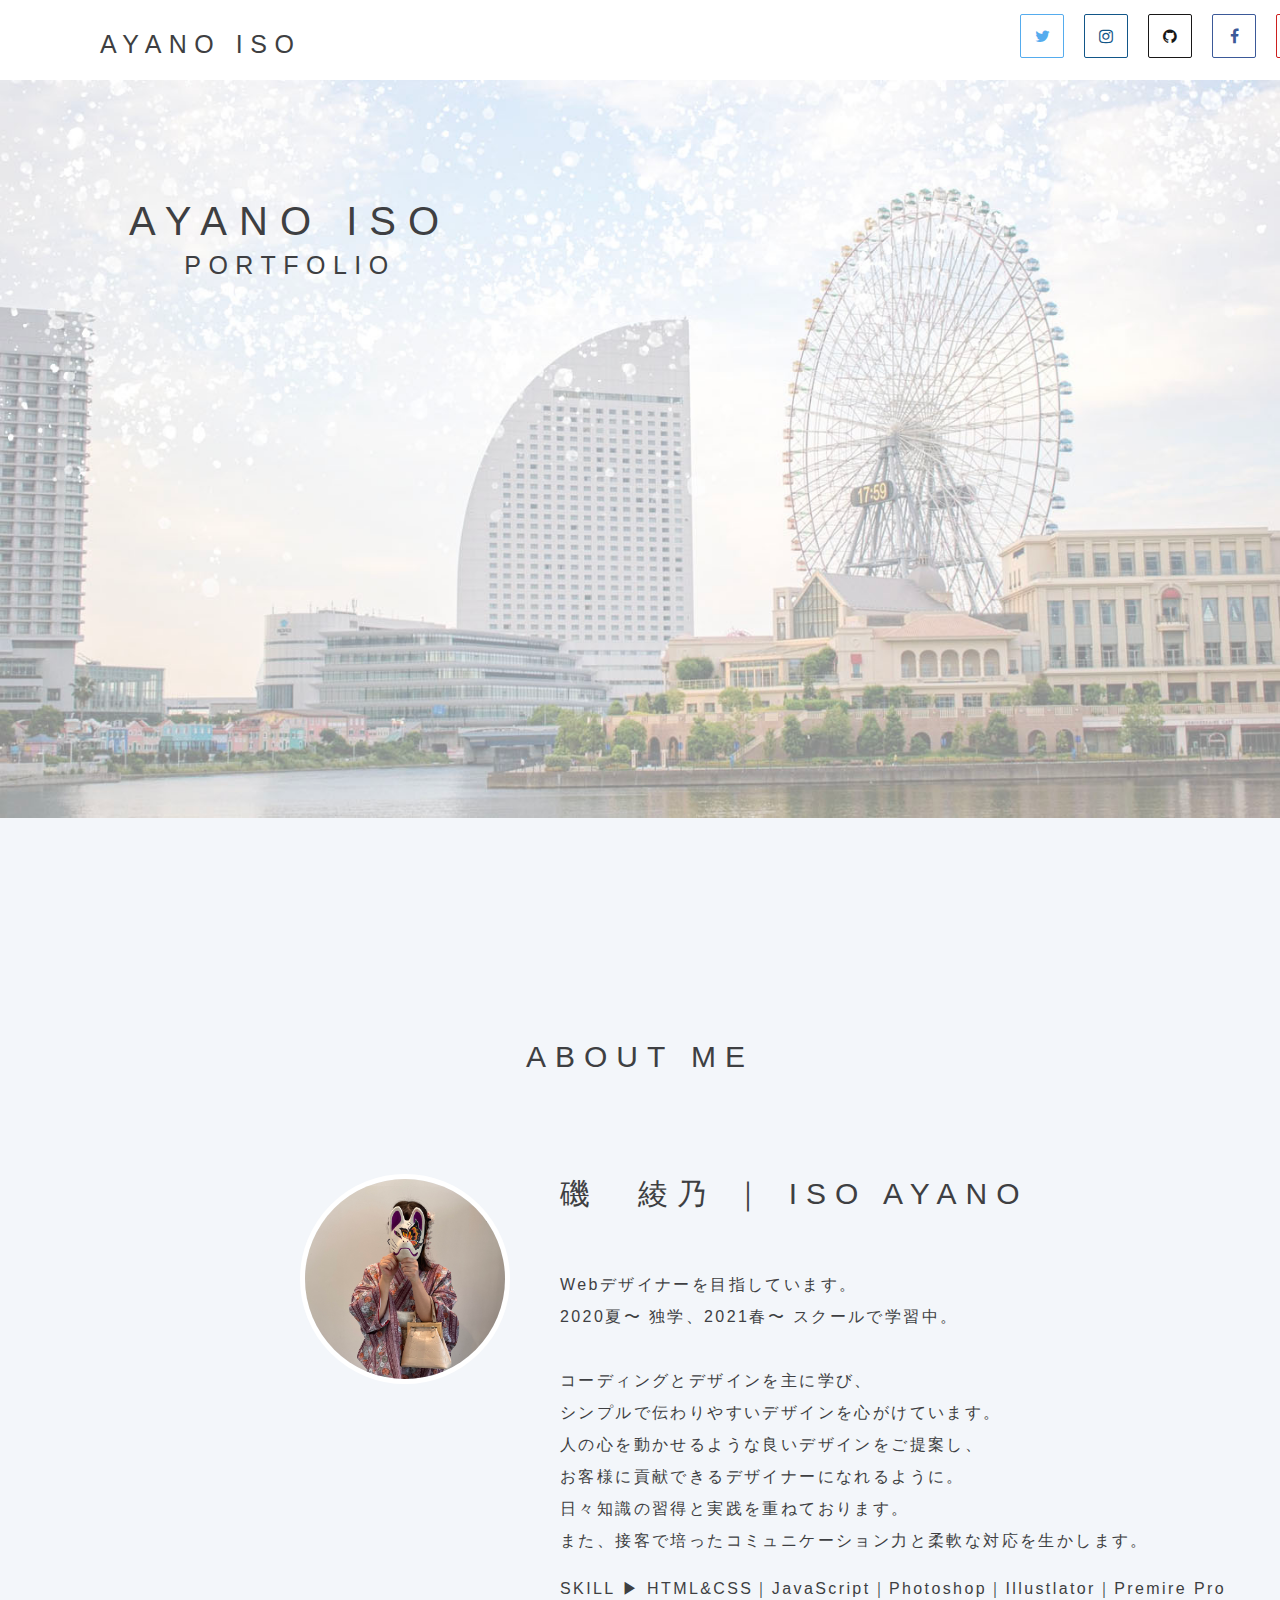
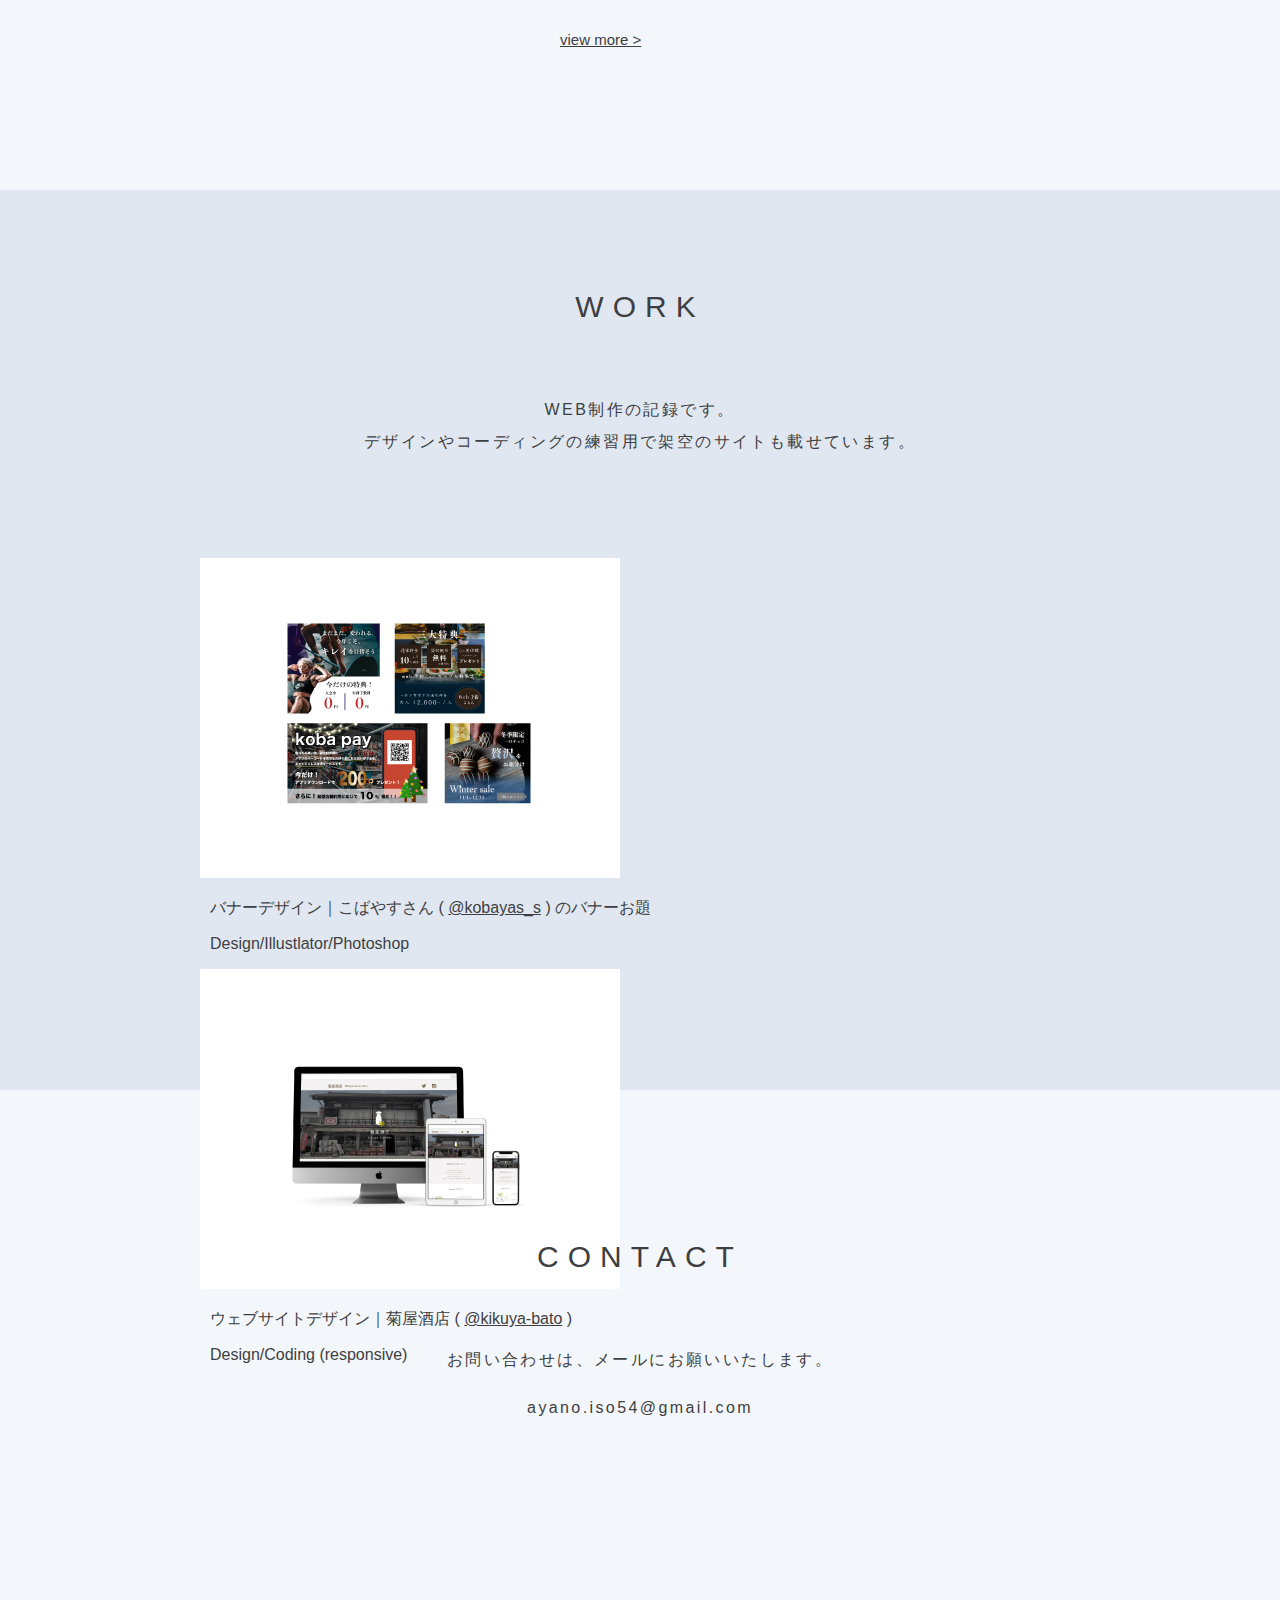
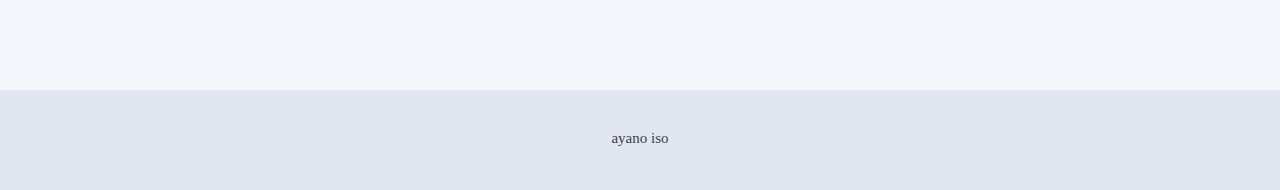
==== index.html @ 3d69ca3a "[fix] prfinfo" ====
<!DOCTYPE html>
<html lang="ja" dir="ltr">

<head>
  <meta charset="utf-8">
  <meta name="viewport" content="width=device-width, initial-scale=1.0">
  <title>AYANO ISO | PORTFOLIO</title>
  <meta name="description" content="my profile">
  <link rel="stylesheet" href="css/style.css" media="screen">
  <link rel="stylesheet" href="https://maxcdn.bootstrapcdn.com/font-awesome/4.5.0/css/font-awesome.min.css">
</head>

<body>
  <header>
    <div class="title">
      <h1>AYANO ISO</h1>
      <p>PORTFOLIO</p>
    </div>
    <div class="snsLink">
      <ul class="follow-me">
        <li><a href="https://twitter.com/ninjintaberuka" target="_blank"></a></li>
        <li><a href="https://www.instagram.com/ayn54i/" target="_blank"></a></li>
        <li><a href="https://github.com/ayn54i" target="_blank"></a></li>
        <li><a href="https://ja-jp.facebook.com/people/Ayano-Iso/100008711731025/" target="_blank"></a></li>
        <li><a href="https://www.youtube.com/channel/UC7W_KrYz9NVBqTiC4AvTeBA" target="_blank"></a></li>
      </ul>
    </div>
  </header>

  <main>

    <section class="mainVisual">
      <img src="img/ykhm0.jpg" width="100%" alt="">
      <h1>AYANO ISO</h1>
      <p>PORTFOLIO</p>
    </section>

    <section class="aboutMe">
      <div class="secTitle">
        <h1>ABOUT ME</h1>
      </div>
      <div class="profile">
        <div class="prfImg">
          <img src="img/IMG_4396.jpeg" width="200"  alt="プロフィール写真">
        </div>
        <div class="prfInfo">
          <h1>磯　綾乃 ｜ ISO AYANO</h1>
          <br>
          <p>Webデザイナーを目指しています。 <br>
          2020夏〜 独学、2021春〜 スクールで学習中。 <br>
          <br>
          コーディングとデザインを主に学び、 <br>
          シンプルで伝わりやすいデザインを心がけています。  <br>
          人の心を動かせるような良いデザインをご提案し、 <br>
          お客様に貢献できるデザイナーになれるように。<br>
          日々知識の習得と実践を重ねております。 <br>
          また、接客で培ったコミュニケーション力と柔軟な対応を生かします。<br>
          </p>
          <P>SKILL ▶︎ HTML&CSS｜JavaScript｜Photoshop｜Illustlator｜Premire Pro</P>
          <a href="info/index.html" target="_blank">view more ></a>
        </div>
      </div>
    </section>

    <section class="portFolio">
      <div class="secTitle">
        <h1>WORK</h1>
        <p>WEB制作の記録です。 <br>
          デザインやコーディングの練習用で架空のサイトも載せています。<br>
        </p>
      </div>
      <div class="pfImg">
        <div class="bnDesign">
          <a href="banner-pf/index.html" target="_blank"><img src="img/banner-pf.jpg" height="300" alt=""></a>
          <p>バナーデザイン｜こばやすさん  ( <a href="https://twitter.com/kobayas_s"><span><u>@kobayas_s</u></span></a> ) のバナーお題</p>
          <p>Design/Illustlator/Photoshop</p>
        </div>
        <div class="webKikuya">
          <a href="website-pf/index.html" target="_blank"><img src="img/kky-web-pf.jpg" height="300" alt=""></a>
          <p>ウェブサイトデザイン｜菊屋酒店  ( <a href="https://kikuya-bato.netlify.app/top/"><span><u>@kikuya-bato</u></span></a> ) </p>
          <p>Design/Coding (responsive)</p>
        </div>
      </div>
    </section>

    <section class="contactForm">
      <div class="secTitle">
        <h1>CONTACT</h1>
        <p>お問い合わせは、メールにお願いいたします。</p>
        <p>ayano.iso54@gmail.com</p>
      </div>
    </section>



  </main>

</body>

<footer>
  <p>ayano iso</p>
</footer>

</html>
---- css/style.css ----
/* 全体 */
html {
  margin: 0;
  height: 100%;
  width: 100%;
  overflow-x: hidden;
}
body {
  margin: 0;
  height: 100%;
  background-color: #F3F6FA;
}

/* セクション */
section {
  margin-bottom: 50px;
}
.secTitle {
  text-align: center;
  position: relative;
  top: 100px;
  margin-top: 30px;
  margin-bottom: 50px;
}
.secTitle h1{
  font-family: 'Avenir',sans-serif;
  font-weight: normal;
  font-size: 30px;
  letter-spacing: 0.3em;
  color: #3E3F42;
  text-align:  center;
}
.secTitle p {
  font-family: 'ヒラギノ明朝 ProN','Hiragino Mincho ProN',sans-serif;
  letter-spacing: 0.15em;
  line-height: 2.0em;
  position: relative;
  top: 50px;
  color: #3E3F42;
}

/* ヘッダー */
header {
  margin: 0;
  height: 80px;
  background-color: #fff;
}
header h1{
  margin: 0;
  position: relative;
  top: 30px;
  left: 100px;
  font-size: 25px;
  letter-spacing: 0.3em;
  font-family: 'Avenir',sans-serif;
  font-weight: normal;
  color: #3E3F42;
}
header p {
  display: none;
}

/* SNSリンク */
.snsLink {
  position:  relative;
  left: 1000px;
  bottom: 25px;
}
.follow-me {
  list-style: none;
  margin: 10px;
  overflow: hidden;
  padding: 0;
}
.follow-me li {
  float: left;
  margin-left: 10px;
  margin-right: 10px;
  padding: 0;
}
.follow-me li a::before {
  background-color: #fff;
  border-style: solid;
  border-width: 1px;
  -webkit-border-radius: 2px;
  border-radius: 2px;
  color: #fff;
  display: inline-block;
  font-family: FontAwesome;
  font-size: 16px;
  height: 42px; /* Button height */
  line-height: 42px; /* Button height */
  -webkit-transition: all .3s ease;
  transition: all .3s ease;
  text-align: center;
  width: 42px; /* Button width */
}
.follow-me li a[href*="facebook.com"]::before {
  border-color: #3b5998;
  color: #3b5998;
  content: "\f09a";
}
.follow-me li a[href*="github.com"]::before {
  border-color: #181717;
  color: #181717;
  content: "\f09b";
}
.follow-me li a[href*="instagram.com"]::before {
  border-color: #125688;
  color: #125688;
  content: "\f16d";
}
.follow-me li a[href*="twitter.com"]::before {
  border-color: #55acee;
  color: #55acee;
  content: "\f099";
}
.follow-me li a[href*="youtube.com"]::before {
  border-color: #cd201f;
  color: #cd201f;
  content: "\f16a";
}
.follow-me li a[href*="facebook.com"]:hover::before {
  background-color: #3b5998;
  color: #fff;
}
.follow-me li a[href*="github.com"]:hover::before {
  background-color: #181717;
  color: #fff;
}
.follow-me li a[href*="instagram.com"]:hover::before {
  background-color: #125688;
  color: #fff;
}
.follow-me li a[href*="twitter.com"]:hover::before {
  background-color: #55acee;
  color: #fff;
}
.follow-me li a[href*="youtube.com"]:hover::before {
  background-color: #cd201f;
  color: #fff;
}

/* メインヴィジュアル*/
.mainVisual {
  margin-bottom: 0;
  text-align: center;
  height: 830px;
}
.mainVisual h1 {
  font-family: 'Avenir',sans-serif;
  position: relative;
  bottom: 650px;
  right: 350px;
  font-size: 40px;
  letter-spacing: 0.3em;
  font-weight: normal;
  color: #3E3F42;
}
.mainVisual p {
  font-family: 'Avenir',sans-serif;
  position: relative;
  bottom: 670px;
  right: 350px;
  font-size: 25px;
  letter-spacing: 0.3em;
  font-weight: normal;
  color: #3E3F42;
}


/* プロフィール */
.aboutMe{
  height: 800px;
}
.profile{
  display: flex;
  position: relative;
  left: 250px;
  top: 100px;
  color: #3E3F42;
}
.prfImg img{
  margin: 50px;
  border-radius: 50%;
  border: 5px solid #fff;
  cursor: pointer;
  transition-duration: 0.5s;
}
.bnDesign:hover img {
  box-shadow: 10px 10px 10px rgba(0,0,0,0.2);
  transform: translateY(-10px);
  transition-duration: 0.5s;
}
.webKikuya:hover img {
  box-shadow: 10px 10px 10px rgba(0,0,0,0.2);
  transform: translateY(-10px);
  transition-duration: 0.5s;
}
span {
  color: #3E3F42;
}
.prfInfo{
  position: relative;
  top: 30px;
  font-family: 'Avenir',sans-serif;
}
.prfInfo h1 {
  font-size: 30px;
  letter-spacing: 0.3em;
  font-weight: normal;
}
.prfInfo p {
  letter-spacing: 0.15em;
  line-height: 2.0em;
  font-family: 'ヒラギノ明朝 ProN','Hiragino Mincho ProN',sans-serif;
}
.prfInfo a {
  color: #3E3F42;
  font-size: 15px;
  font-family: 'ヒラギノ明朝 ProN','Hiragino Mincho ProN',sans-serif;
  position: relative;
  top: 10px;
}

/* ポートフォリオセクション */
.portFolio {
  height: 900px;
  background-color: #E0E7F1;
}

/* バナー */
.pfImg {
  display: flex;
  flex-wrap: wrap;
  text-align: center;
  margin-left: 100px;
  margin-right: 100px;
  position: relative;
  top: 200px;
}
.pfImg img {
  border: 10px solid #fff;
  margin-left: 100px;
  margin-right: 100px;
}
.pfImg a {
  text-decoration: none;
}
.pfImg p {
  position: relative;
  text-align: left;
  position: relative;left: 110px;
  color: #3E3F42;
  font-family: 'ヒラギノ明朝 ProN','Hiragino Mincho ProN',sans-serif;
}

/* コンタクト */
.contactForm {
  height: 500px;
}

/* フッター */
footer {
  color: #3E3F42;
  font-size: 15px;
  text-align: center;
  background-color:#E0E7F1;
  height: 100px;
  /* margin: 20px; */
}
footer p {
  position: relative;
  top: 40px;
}

@media screen and (max-width: 480px){
  /* 全体 */
  html {
    margin: 0;
    height: 100%;
    width: 100%;
    overflow-x: hidden;
  }
  body {
    margin: 0;
    height: 100%;
    width: 100%;
    background-color: #F3F6FA;
  }

  /* セクション */
  section {
    margin-bottom: 50px;
  }
  .secTitle {
    text-align: center;
    position: relative;
    top: 50px;
    margin: 0px;
  }
  .secTitle h1{
    font-family: 'Avenir',sans-serif;
    font-weight: normal;
    font-size: 20px;
    letter-spacing: 0.3em;
    color: #3E3F42;
    text-align:  center;
  }
  .secTitle p {
    font-family: 'ヒラギノ明朝 ProN','Hiragino Mincho ProN',sans-serif;
    letter-spacing: 0.15em;
    line-height: 2.0em;
    font-size: 10px;
    position: relative;
    top: 50px;
    color: #3E3F42;
  }

  /* ヘッダー */
  header {
    margin: 0;
    height: 100px;
    background-color: #fff;
  }
  header h1{
    margin: 0;
    position: relative;
    text-align: center;
    top: 40px;
    left: 0px;
    font-size: 20px;
    letter-spacing: 0.3em;
    font-family: 'Avenir',sans-serif;
    font-weight: normal;
    color: #3E3F42;
  }
  header p {
    font-size: 15px;
  }

  /* SNSリンク */
  .snsLink {
    display: none;
  }
  .follow-me {
    display: none;
  }
  .follow-me li {
    display: none;
  }
  .follow-me li a::before {
    display: none;
  }
  .follow-me li a[href*="facebook.com"]::before {
    display: none;
  }
  .follow-me li a[href*="github.com"]::before {
    display: none;
  }
  .follow-me li a[href*="instagram.com"]::before {
    display: none;
  }
  .follow-me li a[href*="twitter.com"]::before {
    display: none;
  }
  .follow-me li a[href*="youtube.com"]::before {
    display: none;
  }
  .follow-me li a[href*="facebook.com"]:hover::before {
    display: none;
  }
  .follow-me li a[href*="github.com"]:hover::before {
    display: none;
  }
  .follow-me li a[href*="instagram.com"]:hover::before {
    display: none;
  }
  .follow-me li a[href*="twitter.com"]:hover::before {
    display: none;
  }
  .follow-me li a[href*="youtube.com"]:hover::before {
    display: none;
  }

  /* メインヴィジュアル*/
  .mainVisual {
    margin-bottom: 0;
    text-align: center;
    width: 100%;
    height: 200px;
  }
  .mainVisual h1 {
    display: none;
  }
  .mainVisual p {
    display: none;
  }
  /* プロフィール */
  .aboutMe{
    height: 800px;
  }
  .profile{
    display: flex;
    flex-direction: column;
    position: relative;
    text-align: center;
    left: 0px;
    top: 20px;
    color: #3E3F42;
  }
  .prfImg img{
    margin-top: 30px;
    margin-bottom: 30px;
    border-radius: 0%;
    border: 2px solid #fff;
    cursor: pointer;
    transition-duration: 0.5s;
    width: 200px;
    position: relative;
    text-align: center;
  }
  .bnDesign {
    margin-top: 20px;
    margin-bottom: 20px;
  }
  .webKikuya {
    margin-top: 20px;
    margin-bottom: 20px;
  }
  .bnDesign:hover img {
    box-shadow: 10px 10px 10px rgba(0,0,0,0.2);
    transform: translateY(-10px);
    transition-duration: 0.5s;
  }
  .webKikuya:hover img {
    box-shadow: 10px 10px 10px rgba(0,0,0,0.2);
    transform: translateY(-10px);
    transition-duration: 0.5s;
  }
  span {
    color: #3E3F42;
  }
  .prfInfo{
    position: relative;
    top: 20px;
    font-family: 'Avenir',sans-serif;
    flex-wrap: wrap;
    margin: 30px;
  }
  .prfInfo h1 {
    font-size: 15px;
    letter-spacing: 0.3em;
    font-weight: normal;
    position: relative;
    left: 0px;
    bottom: 0px;
  }
  .prfInfo p {
    letter-spacing: 0.15em;
    line-height: 2.0em;
    font-size:10px;
    font-family: 'ヒラギノ明朝 ProN','Hiragino Mincho ProN',sans-serif;
    text-align: left;
  }
  .prfInfo a {
    color: #3E3F42;
    font-size: 15px;
    font-family: 'ヒラギノ明朝 ProN','Hiragino Mincho ProN',sans-serif;
    position: relative;
    top: 10px;
  }

  /* ポートフォリオセクション */
  .portFolio {
    height: 900px;
    background-color: #E0E7F1;
  }

  /* バナー */
  .pfImg {
    display: flex;
    flex-direction: column;
    flex-wrap: wrap;
    text-align: center;
    margin: 30px;
    position: relative;
    top: 100px;
  }
  .pfImg img {
    border: 10px solid #fff;
    margin-left: 0px;
    margin-right: 0px;
    width: 300px;
    height: 180px;
  }
  .pfImg a {
    text-decoration: none;
  }
  .pfImg p {
    position: relative;
    font-size: 10px;
    text-align: left;
    position: relative;
    left: 50px;
    color: #3E3F42;
    font-family: 'ヒラギノ明朝 ProN','Hiragino Mincho ProN',sans-serif;
  }

  /* コンタクト */
  .contactForm {
    height: 300px;
  }

  /* フッター */
  footer {
    color: #3E3F42;
    font-size: 15px;
    text-align: center;
    background-color:#E0E7F1;
    height: 100px;
    /* margin: 20px; */
  }
  footer p {
    position: relative;
    top: 40px;
  }
}
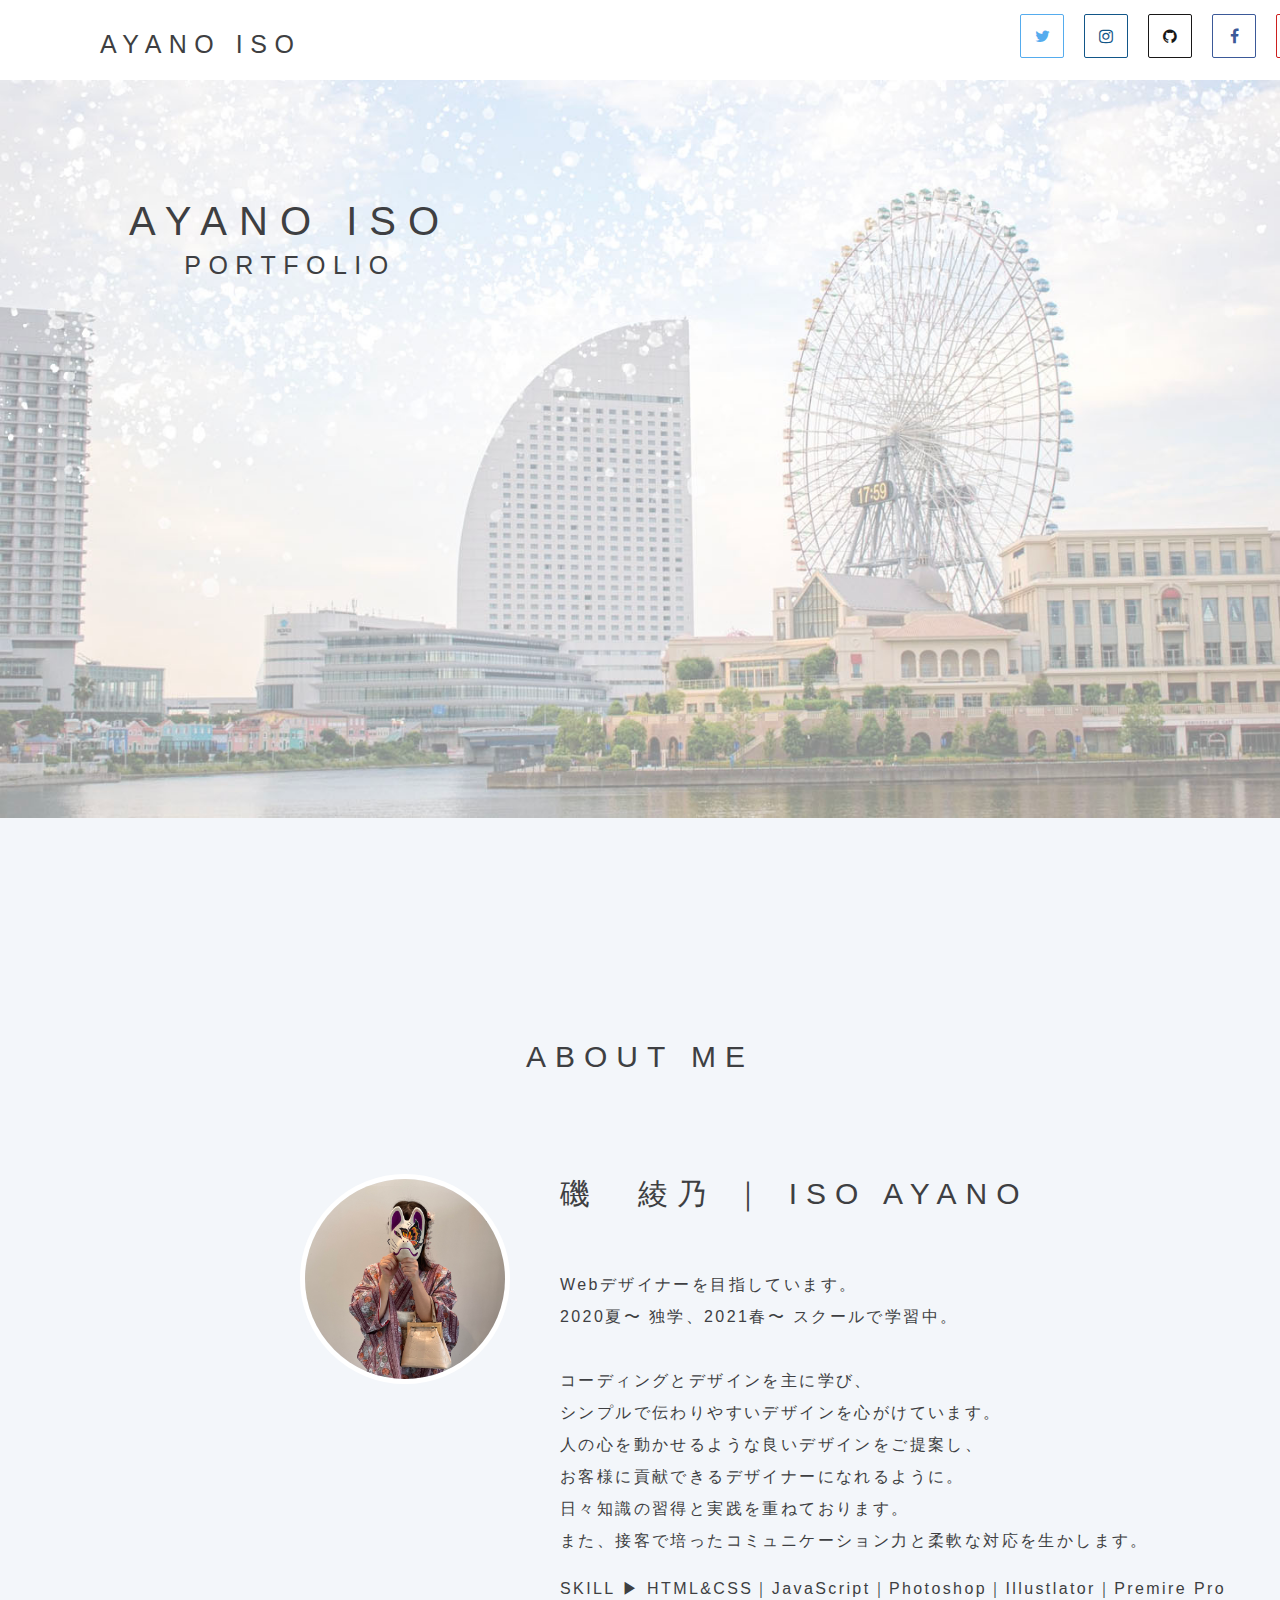
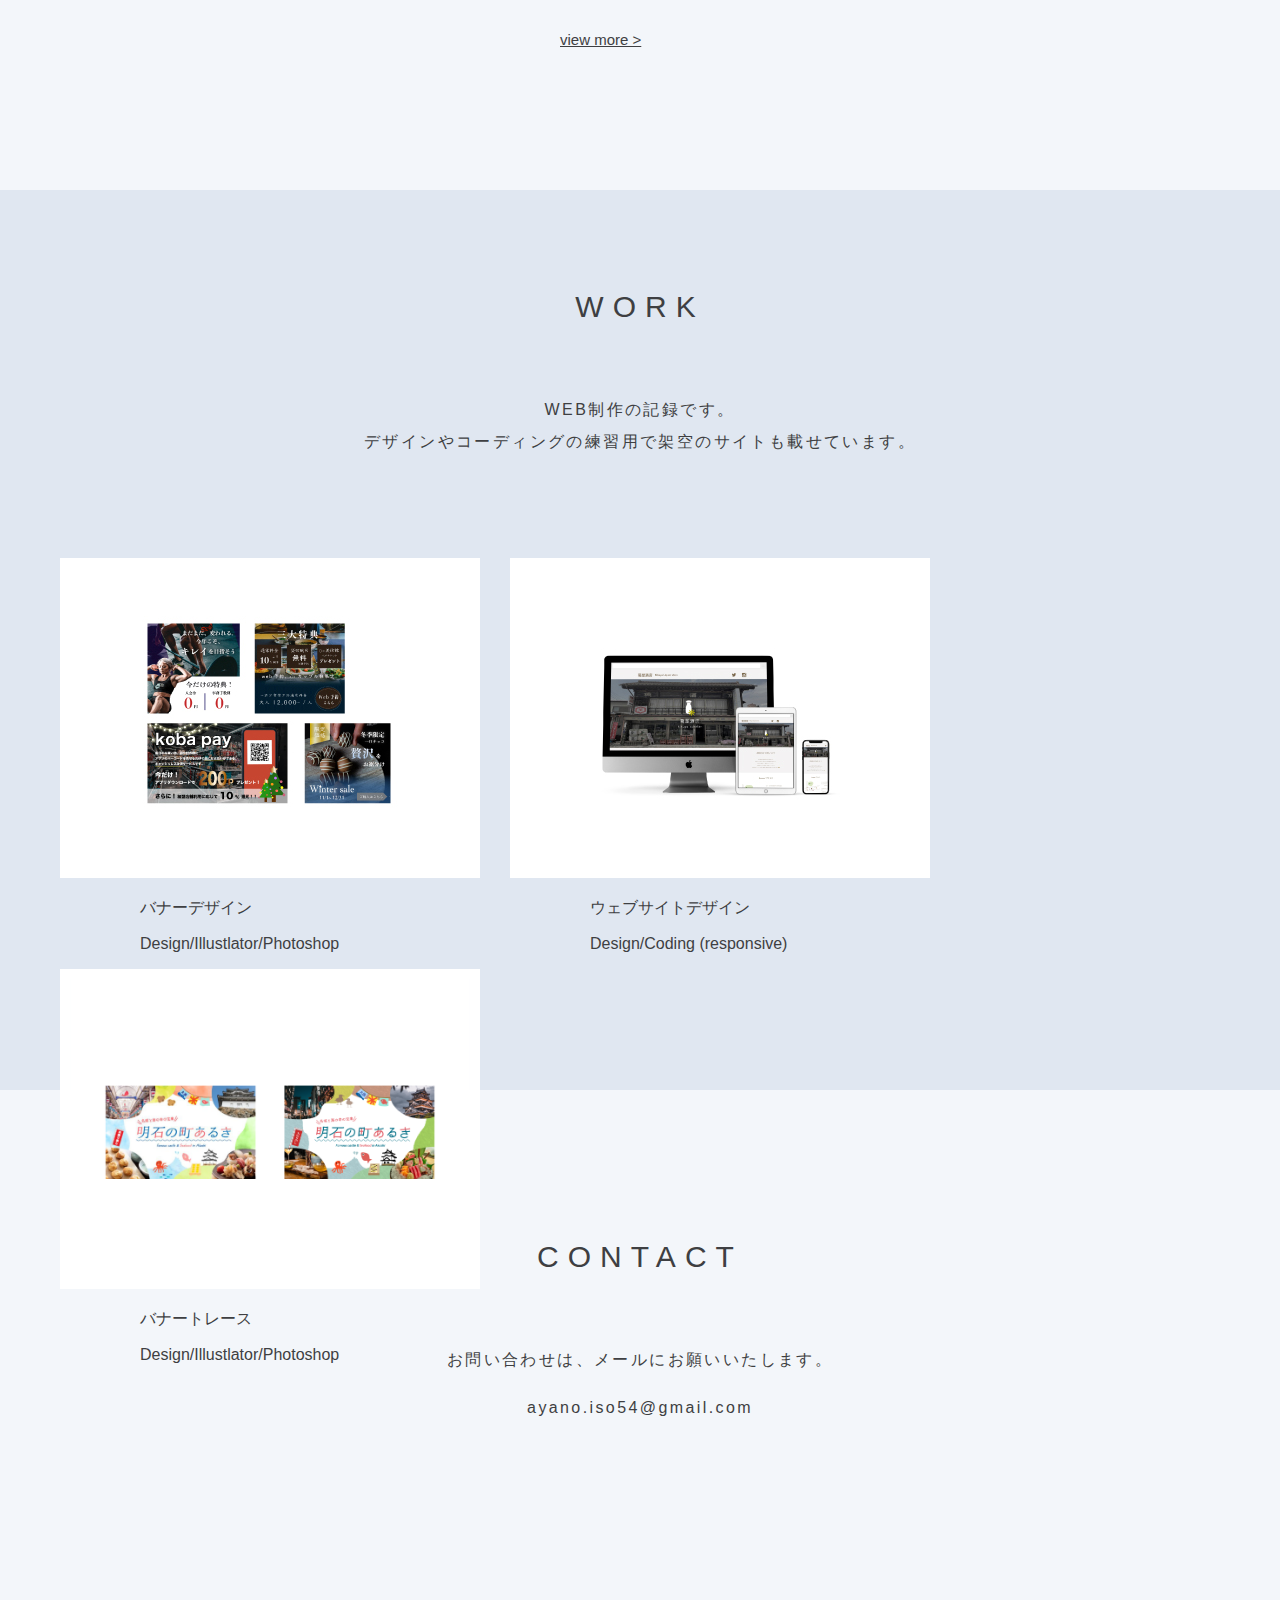
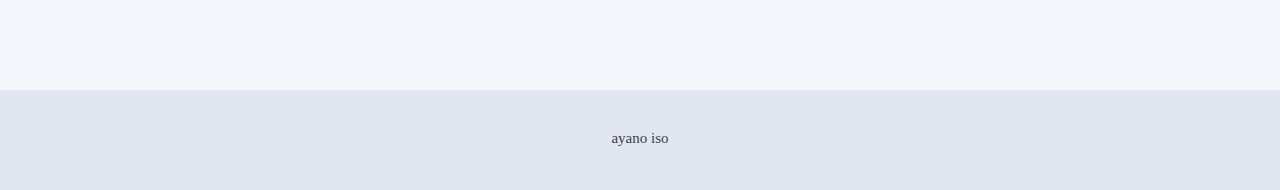
==== commit edf23ee6: "[add] newrepo" ====
--- a/index.html
+++ b/index.html
@@ -72,14 +72,20 @@
       <div class="pfImg">
         <div class="bnDesign">
           <a href="banner-pf/index.html" target="_blank"><img src="img/banner-pf.jpg" height="300" alt=""></a>
-          <p>バナーデザイン｜こばやすさん  ( <a href="https://twitter.com/kobayas_s"><span><u>@kobayas_s</u></span></a> ) のバナーお題</p>
+          <p>バナーデザイン </p>
           <p>Design/Illustlator/Photoshop</p>
         </div>
         <div class="webKikuya">
           <a href="website-pf/index.html" target="_blank"><img src="img/kky-web-pf.jpg" height="300" alt=""></a>
-          <p>ウェブサイトデザイン｜菊屋酒店  ( <a href="https://kikuya-bato.netlify.app/top/"><span><u>@kikuya-bato</u></span></a> ) </p>
+          <p>ウェブサイトデザイン</p>
           <p>Design/Coding (responsive)</p>
         </div>
+        <div class="bannerTrace">
+          <a href="trace-pf/index.html" target="_blank"><img src="img/Exbanner.png" height="300" alt=""></a>
+          <p>バナートレース</p>
+          <p>Design/Illustlator/Photoshop</p>
+        </div>
+
       </div>
     </section>
 
--- a/css/style.css
+++ b/css/style.css
@@ -141,6 +141,14 @@
   color: #fff;
 }
 
+/* ハンバーガーメニュー */
+.hamburger {
+  display: none;
+}
+.globalMenuSp {
+  display: none;
+}
+
 /* メインヴィジュアル*/
 .mainVisual {
   margin-bottom: 0;
@@ -234,15 +242,15 @@
   display: flex;
   flex-wrap: wrap;
   text-align: center;
-  margin-left: 100px;
-  margin-right: 100px;
+  margin-left: 30px;
+  margin-right: 30px;
   position: relative;
   top: 200px;
 }
 .pfImg img {
   border: 10px solid #fff;
-  margin-left: 100px;
-  margin-right: 100px;
+  margin-left: 30px;
+  margin-right: 0px;
 }
 .pfImg a {
   text-decoration: none;
@@ -326,9 +334,9 @@
   header h1{
     margin: 0;
     position: relative;
-    text-align: center;
+    /* text-align: center; */
     top: 40px;
-    left: 0px;
+    left: 50px;
     font-size: 20px;
     letter-spacing: 0.3em;
     font-family: 'Avenir',sans-serif;
@@ -382,6 +390,103 @@
   .follow-me li a[href*="youtube.com"]:hover::before {
     display: none;
   }
+
+  /*　ハンバーガーボタン　*/
+.hamburger {
+  display : block;
+  position: fixed;
+  z-index : 3;
+  right : 13px;
+  top   : 12px;
+  width : 42px;
+  height: 42px;
+  cursor: pointer;
+  text-align: center;
+}
+.hamburger span {
+  display : block;
+  position: absolute;
+  width   : 30px;
+  height  : 2px ;
+  left    : 6px;
+  background : #555;
+  -webkit-transition: 0.3s ease-in-out;
+  -moz-transition   : 0.3s ease-in-out;
+  transition        : 0.3s ease-in-out;
+}
+.hamburger span:nth-child(1) {
+  top: 10px;
+}
+.hamburger span:nth-child(2) {
+  top: 20px;
+}
+.hamburger span:nth-child(3) {
+  top: 30px;
+}
+
+/* ナビ開いてる時のボタン */
+.hamburger.active span:nth-child(1) {
+  top : 16px;
+  left: 6px;
+  background :#fff;
+  -webkit-transform: rotate(-45deg);
+  -moz-transform   : rotate(-45deg);
+  transform        : rotate(-45deg);
+}
+
+.hamburger.active span:nth-child(2),
+.hamburger.active span:nth-child(3) {
+  top: 16px;
+  background :#fff;
+  -webkit-transform: rotate(45deg);
+  -moz-transform   : rotate(45deg);
+  transform        : rotate(45deg);
+}
+
+nav.globalMenuSp {
+  position: fixed;
+  z-index : 2;
+  top  : 0;
+  left : 0;
+  color: #fff;
+  background: rgba(0,0,0,0.7);
+  text-align: center;
+  width: 100%;
+  opacity: 0;
+  transition: opacity .6s ease, visibility .6s ease;
+}
+
+nav.globalMenuSp ul {
+  margin: 0 auto;
+  padding: 0;
+  width: 100%;
+}
+
+nav.globalMenuSp ul li {
+  list-style-type: none;
+  padding: 0;
+  width: 100%;
+  transition: .4s all;
+}
+nav.globalMenuSp ul li:last-child {
+  padding-bottom: 0;
+}
+nav.globalMenuSp ul li:hover{
+  background :#ddd;
+}
+
+nav.globalMenuSp ul li a {
+  display: block;
+  color: #fff;
+  padding: 1em 0;
+  text-decoration :none;
+}
+
+/* このクラスを、jQueryで付与・削除する */
+nav.globalMenuSp.active {
+  opacity: 100;
+
+}
 
   /* メインヴィジュアル*/
   .mainVisual {
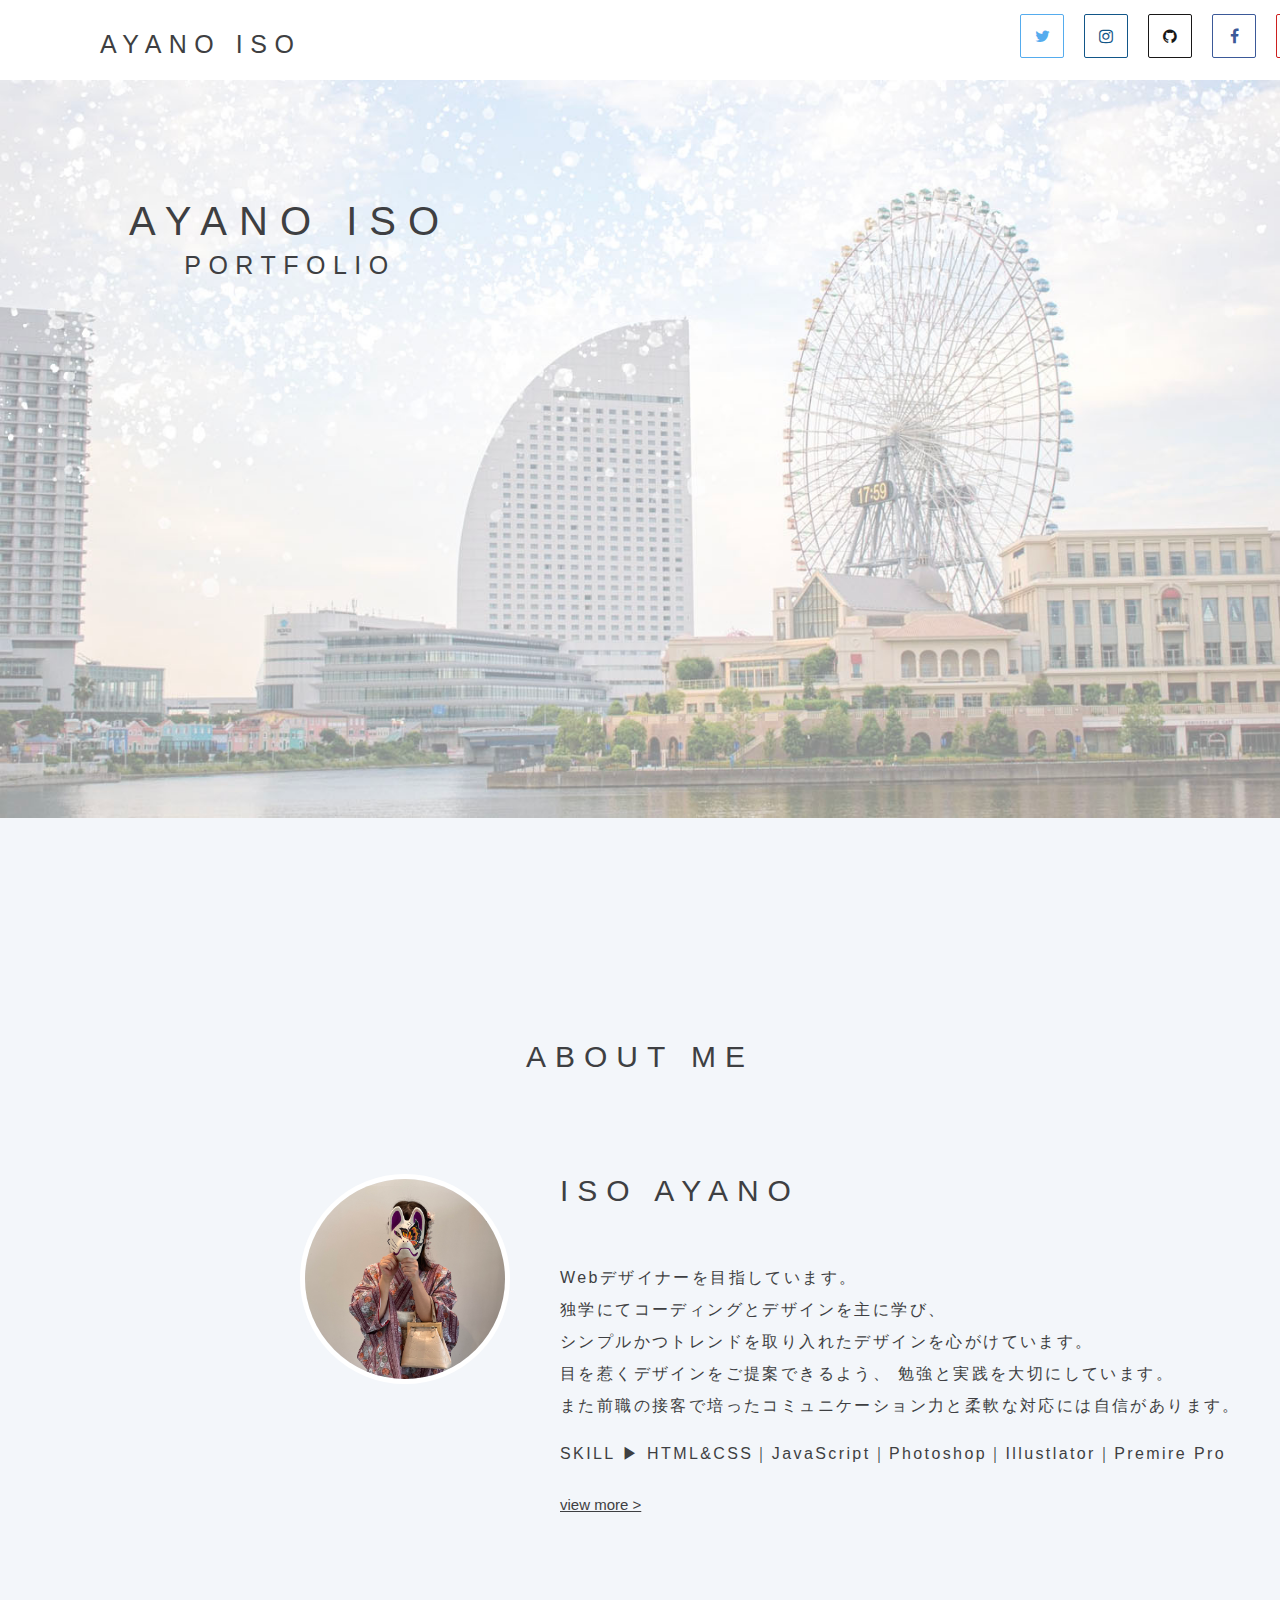
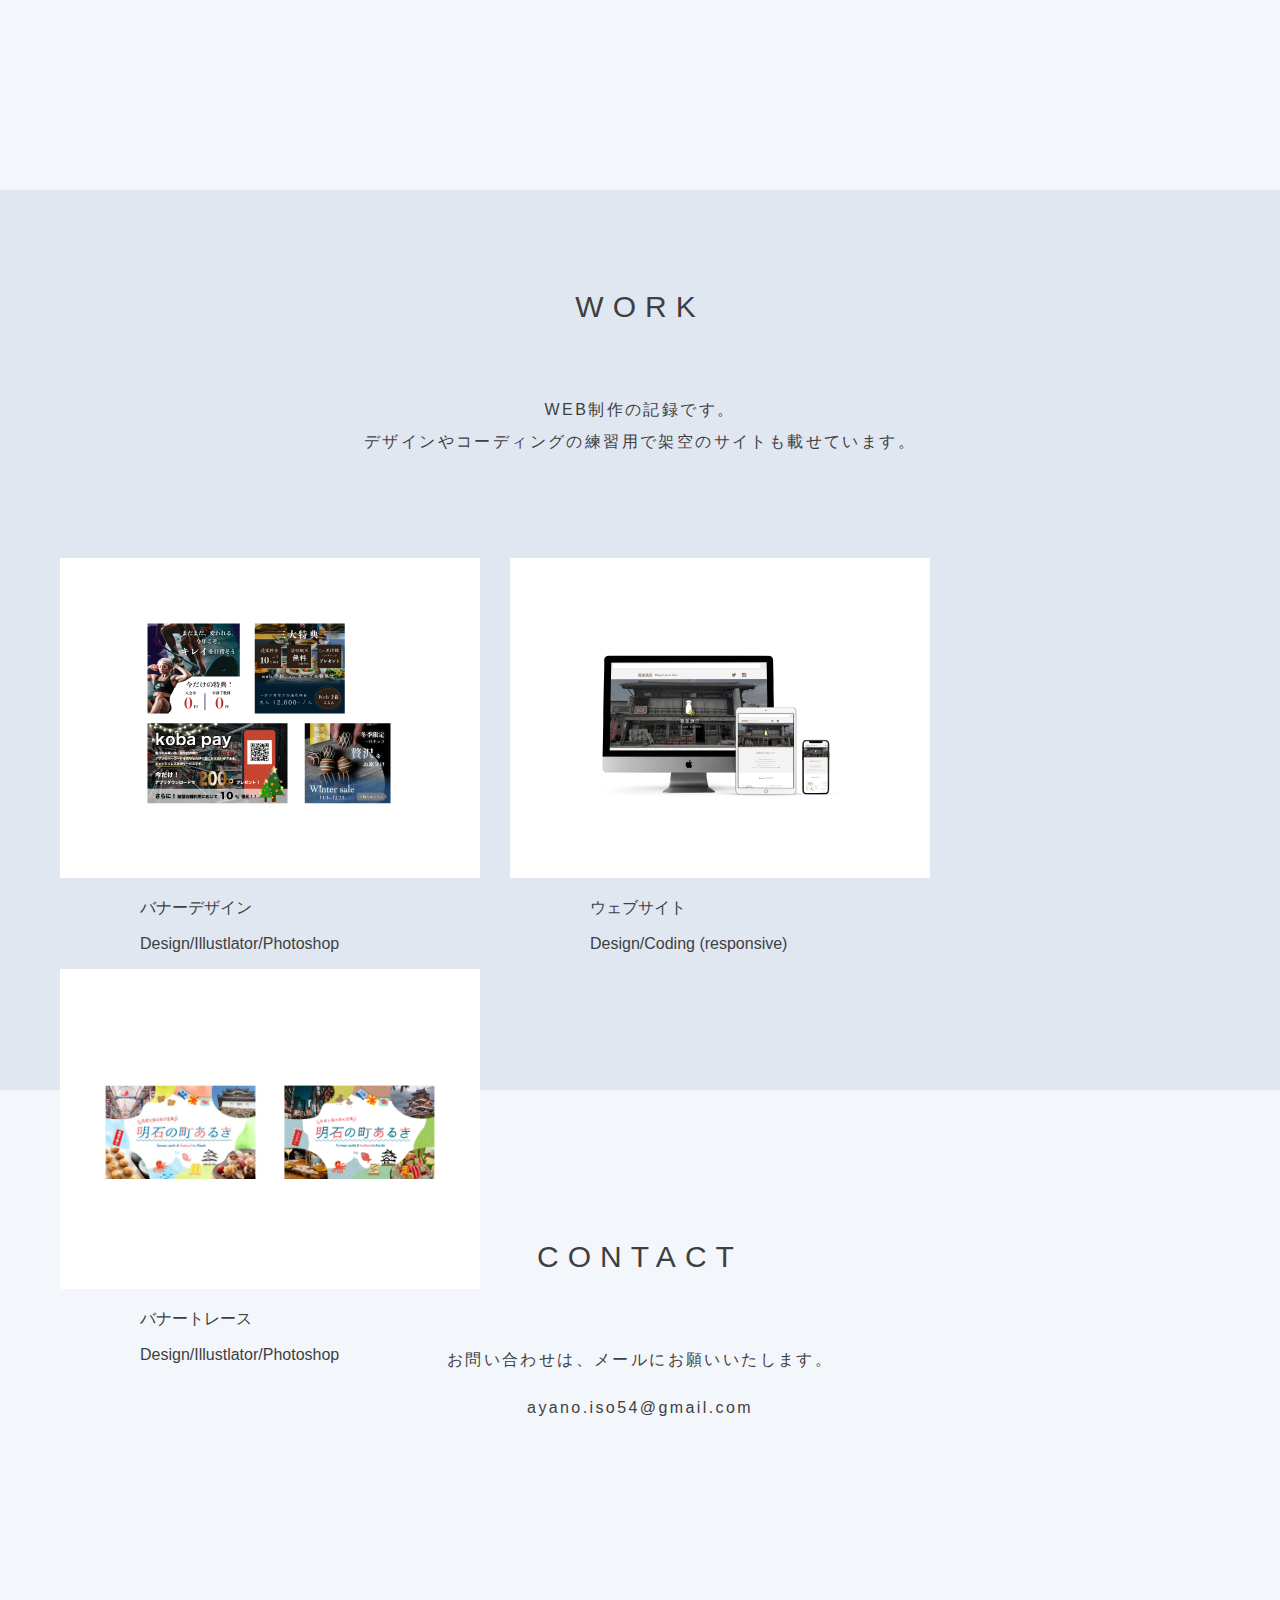
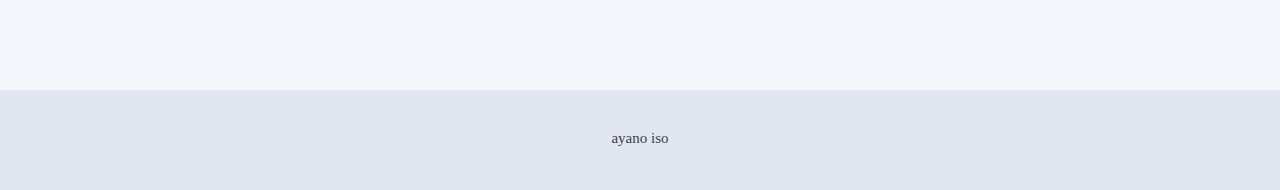
==== commit 40f2e27c: "[fix] responsive" ====
--- a/index.html
+++ b/index.html
@@ -44,17 +44,14 @@
           <img src="img/IMG_4396.jpeg" width="200"  alt="プロフィール写真">
         </div>
         <div class="prfInfo">
-          <h1>磯　綾乃 ｜ ISO AYANO</h1>
+          <h1>ISO AYANO</h1>
           <br>
-          <p>Webデザイナーを目指しています。 <br>
-          2020夏〜 独学、2021春〜 スクールで学習中。 <br>
-          <br>
-          コーディングとデザインを主に学び、 <br>
-          シンプルで伝わりやすいデザインを心がけています。  <br>
-          人の心を動かせるような良いデザインをご提案し、 <br>
-          お客様に貢献できるデザイナーになれるように。<br>
-          日々知識の習得と実践を重ねております。 <br>
-          また、接客で培ったコミュニケーション力と柔軟な対応を生かします。<br>
+          <p>Webデザイナーを目指しています。<br>
+
+          独学にてコーディングとデザインを主に学び、 <br>
+          シンプルかつトレンドを取り入れたデザインを心がけています。  <br>
+          目を惹くデザインをご提案できるよう、 勉強と実践を大切にしています。 <br>
+          また前職の接客で培ったコミュニケーション力と柔軟な対応には自信があります。<br>
           </p>
           <P>SKILL ▶︎ HTML&CSS｜JavaScript｜Photoshop｜Illustlator｜Premire Pro</P>
           <a href="info/index.html" target="_blank">view more ></a>
@@ -77,7 +74,7 @@
         </div>
         <div class="webKikuya">
           <a href="website-pf/index.html" target="_blank"><img src="img/kky-web-pf.jpg" height="300" alt=""></a>
-          <p>ウェブサイトデザイン</p>
+          <p>ウェブサイト</p>
           <p>Design/Coding (responsive)</p>
         </div>
         <div class="bannerTrace">
--- a/css/style.css
+++ b/css/style.css
@@ -205,6 +205,11 @@
   transform: translateY(-10px);
   transition-duration: 0.5s;
 }
+.bannerTrace:hover img {
+  box-shadow: 10px 10px 10px rgba(0,0,0,0.2);
+  transform: translateY(-10px);
+  transition-duration: 0.5s;
+}
 span {
   color: #3E3F42;
 }
@@ -336,17 +341,17 @@
     position: relative;
     /* text-align: center; */
     top: 40px;
-    left: 50px;
+    text-align: center;
     font-size: 20px;
     letter-spacing: 0.3em;
     font-family: 'Avenir',sans-serif;
     font-weight: normal;
     color: #3E3F42;
+    width: 200px;
   }
   header p {
     font-size: 15px;
   }
-
   /* SNSリンク */
   .snsLink {
     display: none;
@@ -578,7 +583,7 @@
 
   /* ポートフォリオセクション */
   .portFolio {
-    height: 900px;
+    height: 1200px;
     background-color: #E0E7F1;
   }
 
@@ -603,18 +608,19 @@
     text-decoration: none;
   }
   .pfImg p {
+    width: 200px;
     position: relative;
     font-size: 10px;
     text-align: left;
     position: relative;
-    left: 50px;
+    left: 0px;
     color: #3E3F42;
     font-family: 'ヒラギノ明朝 ProN','Hiragino Mincho ProN',sans-serif;
   }
 
   /* コンタクト */
   .contactForm {
-    height: 300px;
+    height: 250px;
   }
 
   /* フッター */
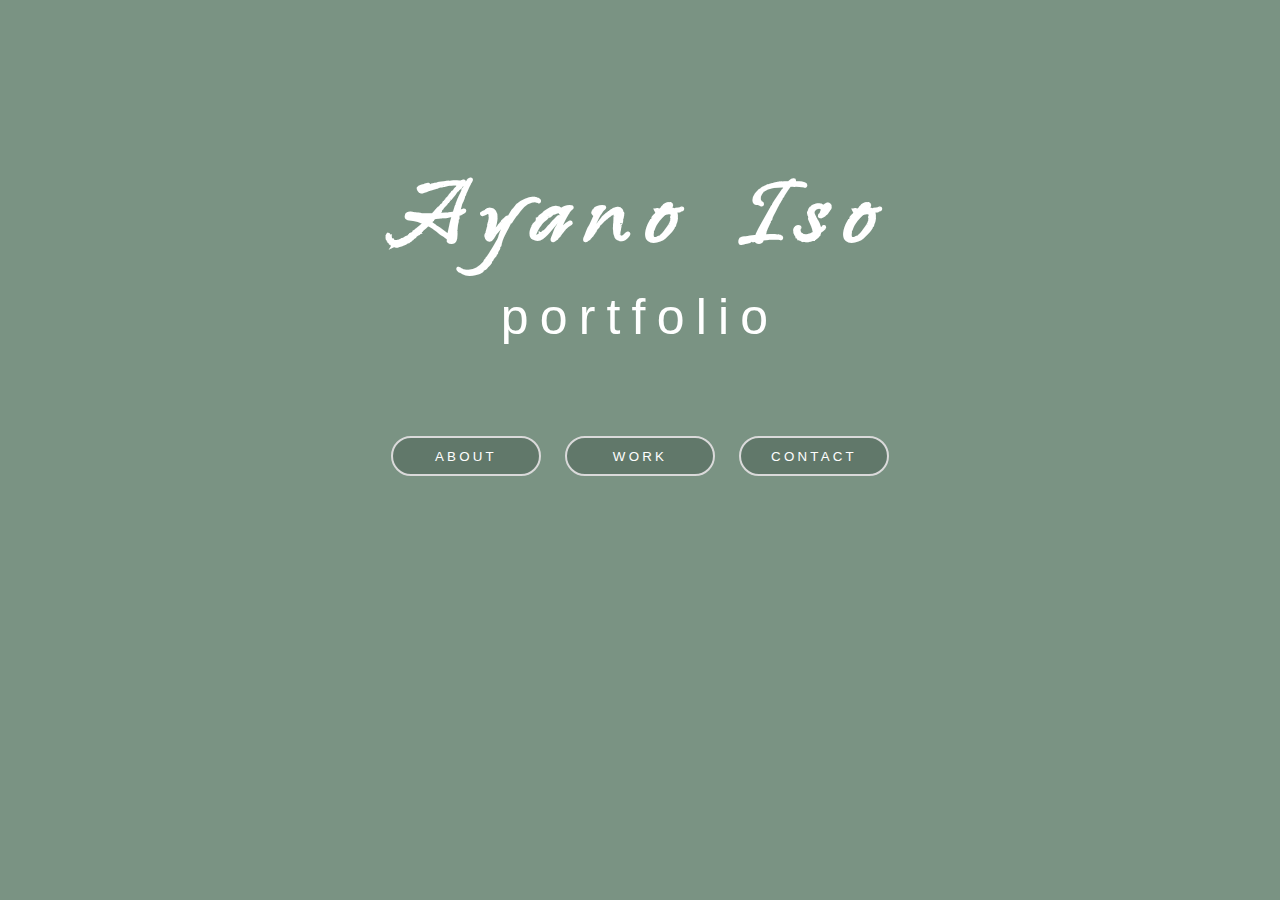
==== commit b18c2edc: "new" ====
--- a/index.html
+++ b/index.html
@@ -7,101 +7,29 @@
   <title>AYANO ISO | PORTFOLIO</title>
   <meta name="description" content="my profile">
   <link rel="stylesheet" href="css/style.css" media="screen">
-  <link rel="stylesheet" href="https://maxcdn.bootstrapcdn.com/font-awesome/4.5.0/css/font-awesome.min.css">
+  <link rel="preconnect" href="https://fonts.googleapis.com">
+  <link rel="preconnect" href="https://fonts.gstatic.com" crossorigin>
+  <link href="https://fonts.googleapis.com/css2?family=Island+Moments&display=swap" rel="stylesheet">
 </head>
 
 <body>
-  <header>
-    <div class="title">
-      <h1>AYANO ISO</h1>
-      <p>PORTFOLIO</p>
-    </div>
-    <div class="snsLink">
-      <ul class="follow-me">
-        <li><a href="https://twitter.com/ninjintaberuka" target="_blank"></a></li>
-        <li><a href="https://www.instagram.com/ayn54i/" target="_blank"></a></li>
-        <li><a href="https://github.com/ayn54i" target="_blank"></a></li>
-        <li><a href="https://ja-jp.facebook.com/people/Ayano-Iso/100008711731025/" target="_blank"></a></li>
-        <li><a href="https://www.youtube.com/channel/UC7W_KrYz9NVBqTiC4AvTeBA" target="_blank"></a></li>
-      </ul>
-    </div>
-  </header>
 
   <main>
-
-    <section class="mainVisual">
-      <img src="img/ykhm0.jpg" width="100%" alt="">
-      <h1>AYANO ISO</h1>
-      <p>PORTFOLIO</p>
-    </section>
-
-    <section class="aboutMe">
-      <div class="secTitle">
-        <h1>ABOUT ME</h1>
+    <div class="titleText">
+      <h1>Ayano Iso</h1>
+      <p>portfolio</p>
+      <div class="btnText">
+        <a href="#"><button type="button" name="button">ABOUT</button></a>
+        <a href="#"><button type="button" name="button">WORK</button></a>
+        <a href="#"><button type="button" name="button">CONTACT</button></a>
       </div>
-      <div class="profile">
-        <div class="prfImg">
-          <img src="img/IMG_4396.jpeg" width="200"  alt="プロフィール写真">
-        </div>
-        <div class="prfInfo">
-          <h1>ISO AYANO</h1>
-          <br>
-          <p>Webデザイナーを目指しています。<br>
-
-          独学にてコーディングとデザインを主に学び、 <br>
-          シンプルかつトレンドを取り入れたデザインを心がけています。  <br>
-          目を惹くデザインをご提案できるよう、 勉強と実践を大切にしています。 <br>
-          また前職の接客で培ったコミュニケーション力と柔軟な対応には自信があります。<br>
-          </p>
-          <P>SKILL ▶︎ HTML&CSS｜JavaScript｜Photoshop｜Illustlator｜Premire Pro</P>
-          <a href="info/index.html" target="_blank">view more ></a>
-        </div>
-      </div>
-    </section>
-
-    <section class="portFolio">
-      <div class="secTitle">
-        <h1>WORK</h1>
-        <p>WEB制作の記録です。 <br>
-          デザインやコーディングの練習用で架空のサイトも載せています。<br>
-        </p>
-      </div>
-      <div class="pfImg">
-        <div class="bnDesign">
-          <a href="banner-pf/index.html" target="_blank"><img src="img/banner-pf.jpg" height="300" alt=""></a>
-          <p>バナーデザイン </p>
-          <p>Design/Illustlator/Photoshop</p>
-        </div>
-        <div class="webKikuya">
-          <a href="website-pf/index.html" target="_blank"><img src="img/kky-web-pf.jpg" height="300" alt=""></a>
-          <p>ウェブサイト</p>
-          <p>Design/Coding (responsive)</p>
-        </div>
-        <div class="bannerTrace">
-          <a href="trace-pf/index.html" target="_blank"><img src="img/Exbanner.png" height="300" alt=""></a>
-          <p>バナートレース</p>
-          <p>Design/Illustlator/Photoshop</p>
-        </div>
-
-      </div>
-    </section>
-
-    <section class="contactForm">
-      <div class="secTitle">
-        <h1>CONTACT</h1>
-        <p>お問い合わせは、メールにお願いいたします。</p>
-        <p>ayano.iso54@gmail.com</p>
-      </div>
-    </section>
-
-
-
+    </div>
   </main>
 
 </body>
 
-<footer>
+<!-- <footer>
   <p>ayano iso</p>
-</footer>
+</footer> -->
 
 </html>
--- a/css/style.css
+++ b/css/style.css
@@ -7,633 +7,42 @@
 }
 body {
   margin: 0;
-  height: 100%;
-  background-color: #F3F6FA;
+  background-color: #7A9383;
+
 }
-
-/* セクション */
-section {
-  margin-bottom: 50px;
+.titleText h1 {
+  text-align: center;
+  color: #fff;
+  position: relative;
+  top: 150px;
+  font-family: 'Island Moments', cursive;
+  font-size: 120px;
+  letter-spacing: 1rem;
+  margin: 0;
 }
-.secTitle {
+.titleText p {
+  text-align: center;
+  color: #fff;
+  position: relative;
+  top: 150px;
+  font-size: 50px;
+  letter-spacing: 0.7rem;
+  font-family: 'Island Moments', cursive;
+  font-family: 'Mukta', sans-serif;
+  margin: 0;
+}
+.btnText {
   text-align: center;
   position: relative;
-  top: 100px;
-  margin-top: 30px;
-  margin-bottom: 50px;
+  top: 230px;
 }
-.secTitle h1{
-  font-family: 'Avenir',sans-serif;
-  font-weight: normal;
-  font-size: 30px;
-  letter-spacing: 0.3em;
-  color: #3E3F42;
-  text-align:  center;
+button {
+  margin: 10px;
+  width: 150px;
+  height: 40px;
+  border-radius: 50px;
+  border: 2px solid #DADADA;
+  background-color: #61786A;
+  color: #fff;
+  letter-spacing: 0.2rem;
 }
-.secTitle p {
-  font-family: 'ヒラギノ明朝 ProN','Hiragino Mincho ProN',sans-serif;
-  letter-spacing: 0.15em;
-  line-height: 2.0em;
-  position: relative;
-  top: 50px;
-  color: #3E3F42;
-}
-
-/* ヘッダー */
-header {
-  margin: 0;
-  height: 80px;
-  background-color: #fff;
-}
-header h1{
-  margin: 0;
-  position: relative;
-  top: 30px;
-  left: 100px;
-  font-size: 25px;
-  letter-spacing: 0.3em;
-  font-family: 'Avenir',sans-serif;
-  font-weight: normal;
-  color: #3E3F42;
-}
-header p {
-  display: none;
-}
-
-/* SNSリンク */
-.snsLink {
-  position:  relative;
-  left: 1000px;
-  bottom: 25px;
-}
-.follow-me {
-  list-style: none;
-  margin: 10px;
-  overflow: hidden;
-  padding: 0;
-}
-.follow-me li {
-  float: left;
-  margin-left: 10px;
-  margin-right: 10px;
-  padding: 0;
-}
-.follow-me li a::before {
-  background-color: #fff;
-  border-style: solid;
-  border-width: 1px;
-  -webkit-border-radius: 2px;
-  border-radius: 2px;
-  color: #fff;
-  display: inline-block;
-  font-family: FontAwesome;
-  font-size: 16px;
-  height: 42px; /* Button height */
-  line-height: 42px; /* Button height */
-  -webkit-transition: all .3s ease;
-  transition: all .3s ease;
-  text-align: center;
-  width: 42px; /* Button width */
-}
-.follow-me li a[href*="facebook.com"]::before {
-  border-color: #3b5998;
-  color: #3b5998;
-  content: "\f09a";
-}
-.follow-me li a[href*="github.com"]::before {
-  border-color: #181717;
-  color: #181717;
-  content: "\f09b";
-}
-.follow-me li a[href*="instagram.com"]::before {
-  border-color: #125688;
-  color: #125688;
-  content: "\f16d";
-}
-.follow-me li a[href*="twitter.com"]::before {
-  border-color: #55acee;
-  color: #55acee;
-  content: "\f099";
-}
-.follow-me li a[href*="youtube.com"]::before {
-  border-color: #cd201f;
-  color: #cd201f;
-  content: "\f16a";
-}
-.follow-me li a[href*="facebook.com"]:hover::before {
-  background-color: #3b5998;
-  color: #fff;
-}
-.follow-me li a[href*="github.com"]:hover::before {
-  background-color: #181717;
-  color: #fff;
-}
-.follow-me li a[href*="instagram.com"]:hover::before {
-  background-color: #125688;
-  color: #fff;
-}
-.follow-me li a[href*="twitter.com"]:hover::before {
-  background-color: #55acee;
-  color: #fff;
-}
-.follow-me li a[href*="youtube.com"]:hover::before {
-  background-color: #cd201f;
-  color: #fff;
-}
-
-/* ハンバーガーメニュー */
-.hamburger {
-  display: none;
-}
-.globalMenuSp {
-  display: none;
-}
-
-/* メインヴィジュアル*/
-.mainVisual {
-  margin-bottom: 0;
-  text-align: center;
-  height: 830px;
-}
-.mainVisual h1 {
-  font-family: 'Avenir',sans-serif;
-  position: relative;
-  bottom: 650px;
-  right: 350px;
-  font-size: 40px;
-  letter-spacing: 0.3em;
-  font-weight: normal;
-  color: #3E3F42;
-}
-.mainVisual p {
-  font-family: 'Avenir',sans-serif;
-  position: relative;
-  bottom: 670px;
-  right: 350px;
-  font-size: 25px;
-  letter-spacing: 0.3em;
-  font-weight: normal;
-  color: #3E3F42;
-}
-
-
-/* プロフィール */
-.aboutMe{
-  height: 800px;
-}
-.profile{
-  display: flex;
-  position: relative;
-  left: 250px;
-  top: 100px;
-  color: #3E3F42;
-}
-.prfImg img{
-  margin: 50px;
-  border-radius: 50%;
-  border: 5px solid #fff;
-  cursor: pointer;
-  transition-duration: 0.5s;
-}
-.bnDesign:hover img {
-  box-shadow: 10px 10px 10px rgba(0,0,0,0.2);
-  transform: translateY(-10px);
-  transition-duration: 0.5s;
-}
-.webKikuya:hover img {
-  box-shadow: 10px 10px 10px rgba(0,0,0,0.2);
-  transform: translateY(-10px);
-  transition-duration: 0.5s;
-}
-.bannerTrace:hover img {
-  box-shadow: 10px 10px 10px rgba(0,0,0,0.2);
-  transform: translateY(-10px);
-  transition-duration: 0.5s;
-}
-span {
-  color: #3E3F42;
-}
-.prfInfo{
-  position: relative;
-  top: 30px;
-  font-family: 'Avenir',sans-serif;
-}
-.prfInfo h1 {
-  font-size: 30px;
-  letter-spacing: 0.3em;
-  font-weight: normal;
-}
-.prfInfo p {
-  letter-spacing: 0.15em;
-  line-height: 2.0em;
-  font-family: 'ヒラギノ明朝 ProN','Hiragino Mincho ProN',sans-serif;
-}
-.prfInfo a {
-  color: #3E3F42;
-  font-size: 15px;
-  font-family: 'ヒラギノ明朝 ProN','Hiragino Mincho ProN',sans-serif;
-  position: relative;
-  top: 10px;
-}
-
-/* ポートフォリオセクション */
-.portFolio {
-  height: 900px;
-  background-color: #E0E7F1;
-}
-
-/* バナー */
-.pfImg {
-  display: flex;
-  flex-wrap: wrap;
-  text-align: center;
-  margin-left: 30px;
-  margin-right: 30px;
-  position: relative;
-  top: 200px;
-}
-.pfImg img {
-  border: 10px solid #fff;
-  margin-left: 30px;
-  margin-right: 0px;
-}
-.pfImg a {
-  text-decoration: none;
-}
-.pfImg p {
-  position: relative;
-  text-align: left;
-  position: relative;left: 110px;
-  color: #3E3F42;
-  font-family: 'ヒラギノ明朝 ProN','Hiragino Mincho ProN',sans-serif;
-}
-
-/* コンタクト */
-.contactForm {
-  height: 500px;
-}
-
-/* フッター */
-footer {
-  color: #3E3F42;
-  font-size: 15px;
-  text-align: center;
-  background-color:#E0E7F1;
-  height: 100px;
-  /* margin: 20px; */
-}
-footer p {
-  position: relative;
-  top: 40px;
-}
-
-@media screen and (max-width: 480px){
-  /* 全体 */
-  html {
-    margin: 0;
-    height: 100%;
-    width: 100%;
-    overflow-x: hidden;
-  }
-  body {
-    margin: 0;
-    height: 100%;
-    width: 100%;
-    background-color: #F3F6FA;
-  }
-
-  /* セクション */
-  section {
-    margin-bottom: 50px;
-  }
-  .secTitle {
-    text-align: center;
-    position: relative;
-    top: 50px;
-    margin: 0px;
-  }
-  .secTitle h1{
-    font-family: 'Avenir',sans-serif;
-    font-weight: normal;
-    font-size: 20px;
-    letter-spacing: 0.3em;
-    color: #3E3F42;
-    text-align:  center;
-  }
-  .secTitle p {
-    font-family: 'ヒラギノ明朝 ProN','Hiragino Mincho ProN',sans-serif;
-    letter-spacing: 0.15em;
-    line-height: 2.0em;
-    font-size: 10px;
-    position: relative;
-    top: 50px;
-    color: #3E3F42;
-  }
-
-  /* ヘッダー */
-  header {
-    margin: 0;
-    height: 100px;
-    background-color: #fff;
-  }
-  header h1{
-    margin: 0;
-    position: relative;
-    /* text-align: center; */
-    top: 40px;
-    text-align: center;
-    font-size: 20px;
-    letter-spacing: 0.3em;
-    font-family: 'Avenir',sans-serif;
-    font-weight: normal;
-    color: #3E3F42;
-    width: 200px;
-  }
-  header p {
-    font-size: 15px;
-  }
-  /* SNSリンク */
-  .snsLink {
-    display: none;
-  }
-  .follow-me {
-    display: none;
-  }
-  .follow-me li {
-    display: none;
-  }
-  .follow-me li a::before {
-    display: none;
-  }
-  .follow-me li a[href*="facebook.com"]::before {
-    display: none;
-  }
-  .follow-me li a[href*="github.com"]::before {
-    display: none;
-  }
-  .follow-me li a[href*="instagram.com"]::before {
-    display: none;
-  }
-  .follow-me li a[href*="twitter.com"]::before {
-    display: none;
-  }
-  .follow-me li a[href*="youtube.com"]::before {
-    display: none;
-  }
-  .follow-me li a[href*="facebook.com"]:hover::before {
-    display: none;
-  }
-  .follow-me li a[href*="github.com"]:hover::before {
-    display: none;
-  }
-  .follow-me li a[href*="instagram.com"]:hover::before {
-    display: none;
-  }
-  .follow-me li a[href*="twitter.com"]:hover::before {
-    display: none;
-  }
-  .follow-me li a[href*="youtube.com"]:hover::before {
-    display: none;
-  }
-
-  /*　ハンバーガーボタン　*/
-.hamburger {
-  display : block;
-  position: fixed;
-  z-index : 3;
-  right : 13px;
-  top   : 12px;
-  width : 42px;
-  height: 42px;
-  cursor: pointer;
-  text-align: center;
-}
-.hamburger span {
-  display : block;
-  position: absolute;
-  width   : 30px;
-  height  : 2px ;
-  left    : 6px;
-  background : #555;
-  -webkit-transition: 0.3s ease-in-out;
-  -moz-transition   : 0.3s ease-in-out;
-  transition        : 0.3s ease-in-out;
-}
-.hamburger span:nth-child(1) {
-  top: 10px;
-}
-.hamburger span:nth-child(2) {
-  top: 20px;
-}
-.hamburger span:nth-child(3) {
-  top: 30px;
-}
-
-/* ナビ開いてる時のボタン */
-.hamburger.active span:nth-child(1) {
-  top : 16px;
-  left: 6px;
-  background :#fff;
-  -webkit-transform: rotate(-45deg);
-  -moz-transform   : rotate(-45deg);
-  transform        : rotate(-45deg);
-}
-
-.hamburger.active span:nth-child(2),
-.hamburger.active span:nth-child(3) {
-  top: 16px;
-  background :#fff;
-  -webkit-transform: rotate(45deg);
-  -moz-transform   : rotate(45deg);
-  transform        : rotate(45deg);
-}
-
-nav.globalMenuSp {
-  position: fixed;
-  z-index : 2;
-  top  : 0;
-  left : 0;
-  color: #fff;
-  background: rgba(0,0,0,0.7);
-  text-align: center;
-  width: 100%;
-  opacity: 0;
-  transition: opacity .6s ease, visibility .6s ease;
-}
-
-nav.globalMenuSp ul {
-  margin: 0 auto;
-  padding: 0;
-  width: 100%;
-}
-
-nav.globalMenuSp ul li {
-  list-style-type: none;
-  padding: 0;
-  width: 100%;
-  transition: .4s all;
-}
-nav.globalMenuSp ul li:last-child {
-  padding-bottom: 0;
-}
-nav.globalMenuSp ul li:hover{
-  background :#ddd;
-}
-
-nav.globalMenuSp ul li a {
-  display: block;
-  color: #fff;
-  padding: 1em 0;
-  text-decoration :none;
-}
-
-/* このクラスを、jQueryで付与・削除する */
-nav.globalMenuSp.active {
-  opacity: 100;
-
-}
-
-  /* メインヴィジュアル*/
-  .mainVisual {
-    margin-bottom: 0;
-    text-align: center;
-    width: 100%;
-    height: 200px;
-  }
-  .mainVisual h1 {
-    display: none;
-  }
-  .mainVisual p {
-    display: none;
-  }
-  /* プロフィール */
-  .aboutMe{
-    height: 800px;
-  }
-  .profile{
-    display: flex;
-    flex-direction: column;
-    position: relative;
-    text-align: center;
-    left: 0px;
-    top: 20px;
-    color: #3E3F42;
-  }
-  .prfImg img{
-    margin-top: 30px;
-    margin-bottom: 30px;
-    border-radius: 0%;
-    border: 2px solid #fff;
-    cursor: pointer;
-    transition-duration: 0.5s;
-    width: 200px;
-    position: relative;
-    text-align: center;
-  }
-  .bnDesign {
-    margin-top: 20px;
-    margin-bottom: 20px;
-  }
-  .webKikuya {
-    margin-top: 20px;
-    margin-bottom: 20px;
-  }
-  .bnDesign:hover img {
-    box-shadow: 10px 10px 10px rgba(0,0,0,0.2);
-    transform: translateY(-10px);
-    transition-duration: 0.5s;
-  }
-  .webKikuya:hover img {
-    box-shadow: 10px 10px 10px rgba(0,0,0,0.2);
-    transform: translateY(-10px);
-    transition-duration: 0.5s;
-  }
-  span {
-    color: #3E3F42;
-  }
-  .prfInfo{
-    position: relative;
-    top: 20px;
-    font-family: 'Avenir',sans-serif;
-    flex-wrap: wrap;
-    margin: 30px;
-  }
-  .prfInfo h1 {
-    font-size: 15px;
-    letter-spacing: 0.3em;
-    font-weight: normal;
-    position: relative;
-    left: 0px;
-    bottom: 0px;
-  }
-  .prfInfo p {
-    letter-spacing: 0.15em;
-    line-height: 2.0em;
-    font-size:10px;
-    font-family: 'ヒラギノ明朝 ProN','Hiragino Mincho ProN',sans-serif;
-    text-align: left;
-  }
-  .prfInfo a {
-    color: #3E3F42;
-    font-size: 15px;
-    font-family: 'ヒラギノ明朝 ProN','Hiragino Mincho ProN',sans-serif;
-    position: relative;
-    top: 10px;
-  }
-
-  /* ポートフォリオセクション */
-  .portFolio {
-    height: 1200px;
-    background-color: #E0E7F1;
-  }
-
-  /* バナー */
-  .pfImg {
-    display: flex;
-    flex-direction: column;
-    flex-wrap: wrap;
-    text-align: center;
-    margin: 30px;
-    position: relative;
-    top: 100px;
-  }
-  .pfImg img {
-    border: 10px solid #fff;
-    margin-left: 0px;
-    margin-right: 0px;
-    width: 300px;
-    height: 180px;
-  }
-  .pfImg a {
-    text-decoration: none;
-  }
-  .pfImg p {
-    width: 200px;
-    position: relative;
-    font-size: 10px;
-    text-align: left;
-    position: relative;
-    left: 0px;
-    color: #3E3F42;
-    font-family: 'ヒラギノ明朝 ProN','Hiragino Mincho ProN',sans-serif;
-  }
-
-  /* コンタクト */
-  .contactForm {
-    height: 250px;
-  }
-
-  /* フッター */
-  footer {
-    color: #3E3F42;
-    font-size: 15px;
-    text-align: center;
-    background-color:#E0E7F1;
-    height: 100px;
-    /* margin: 20px; */
-  }
-  footer p {
-    position: relative;
-    top: 40px;
-  }
-}
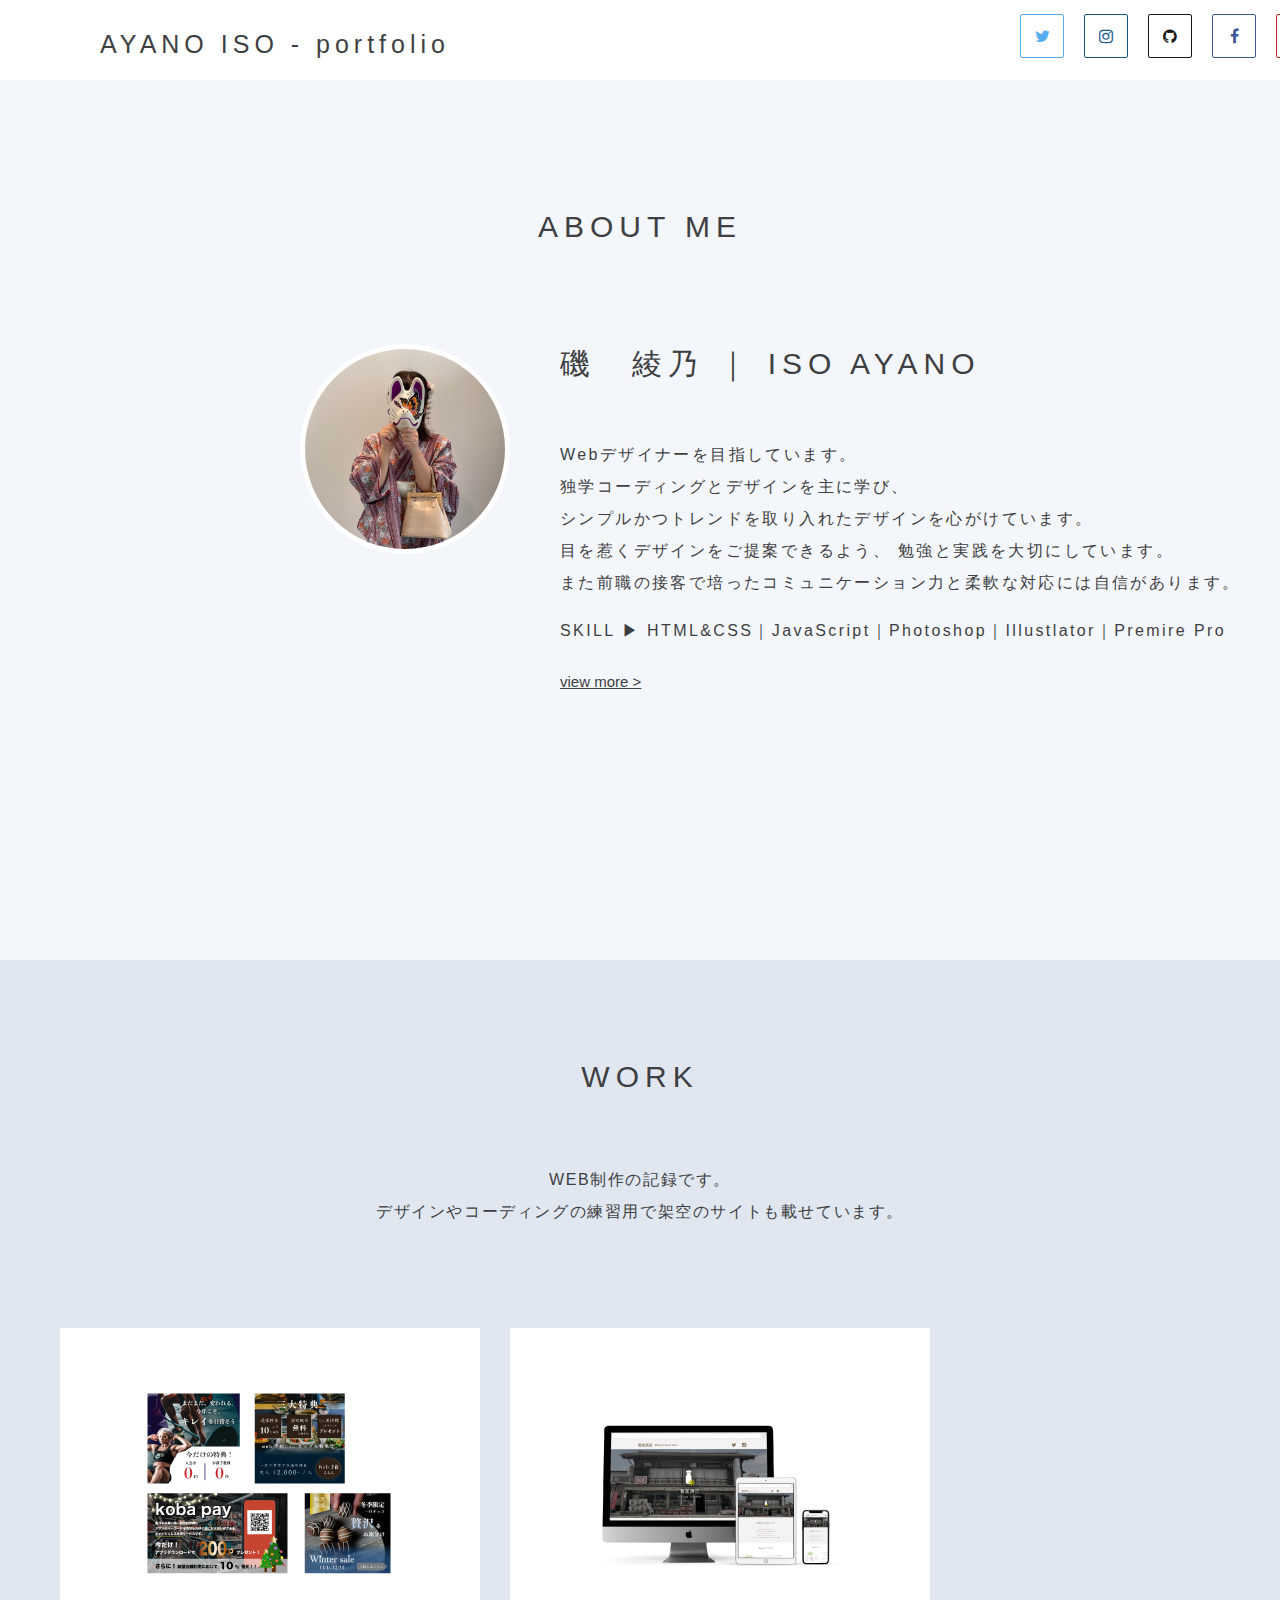
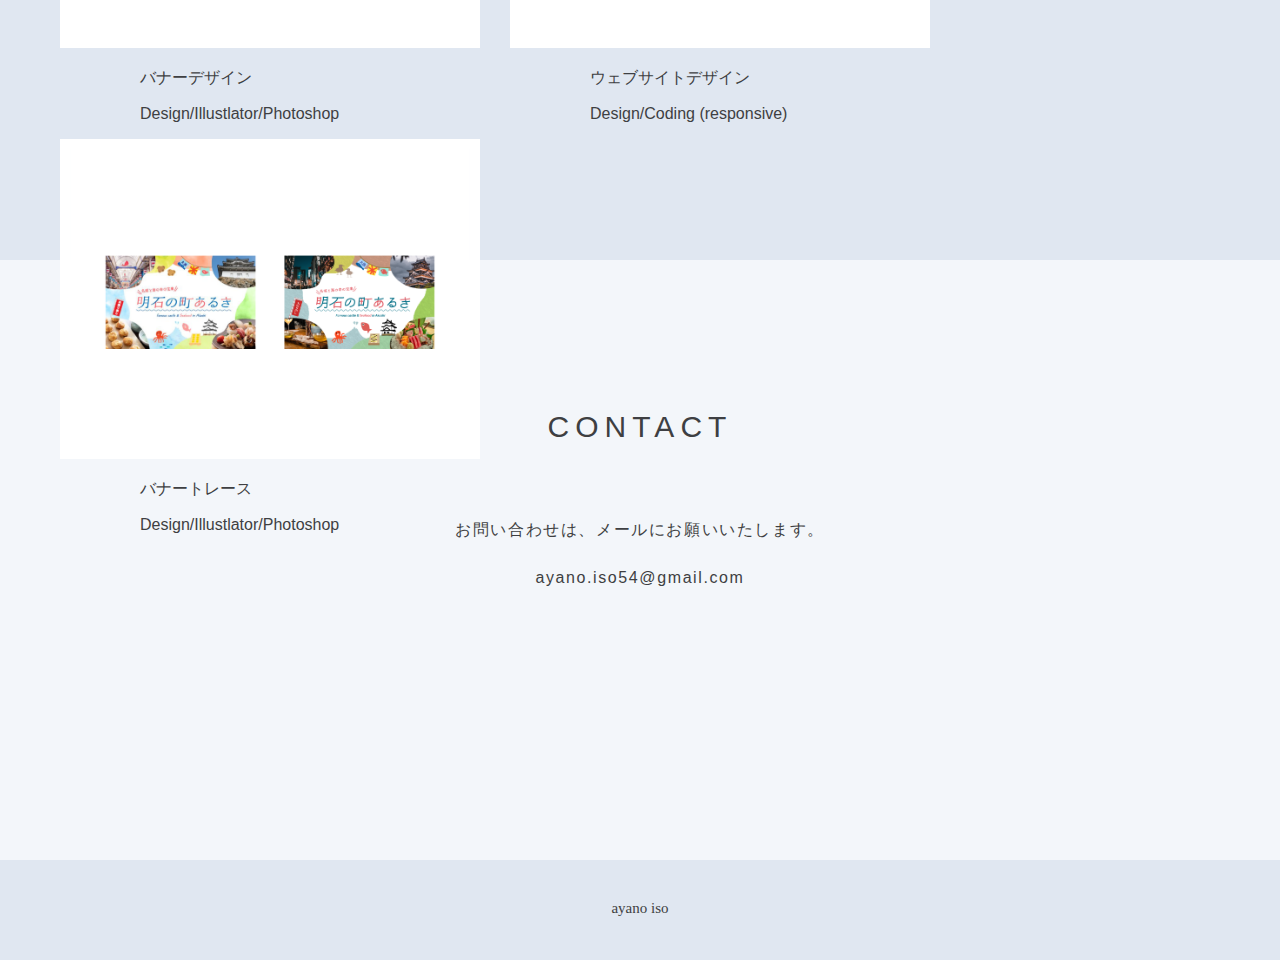
==== commit c97191c2: "[fix] style all" ====
--- a/index.html
+++ b/index.html
@@ -7,29 +7,95 @@
   <title>AYANO ISO | PORTFOLIO</title>
   <meta name="description" content="my profile">
   <link rel="stylesheet" href="css/style.css" media="screen">
-  <link rel="preconnect" href="https://fonts.googleapis.com">
-  <link rel="preconnect" href="https://fonts.gstatic.com" crossorigin>
-  <link href="https://fonts.googleapis.com/css2?family=Island+Moments&display=swap" rel="stylesheet">
+  <link rel="stylesheet" href="https://maxcdn.bootstrapcdn.com/font-awesome/4.5.0/css/font-awesome.min.css">
 </head>
 
 <body>
+  <header>
+    <div class="title">
+      <h1>AYANO ISO - portfolio</h1>
+      <p>PORTFOLIO</p>
+    </div>
+    <div class="snsLink">
+      <ul class="follow-me">
+        <li><a href="https://twitter.com/ninjintaberuka" target="_blank"></a></li>
+        <li><a href="https://www.instagram.com/ayn54i/" target="_blank"></a></li>
+        <li><a href="https://github.com/ayn54i" target="_blank"></a></li>
+        <li><a href="https://ja-jp.facebook.com/people/Ayano-Iso/100008711731025/" target="_blank"></a></li>
+        <li><a href="https://www.youtube.com/channel/UC7W_KrYz9NVBqTiC4AvTeBA" target="_blank"></a></li>
+      </ul>
+    </div>
+  </header>
 
   <main>
-    <div class="titleText">
-      <h1>Ayano Iso</h1>
-      <p>portfolio</p>
-      <div class="btnText">
-        <a href="#"><button type="button" name="button">ABOUT</button></a>
-        <a href="#"><button type="button" name="button">WORK</button></a>
-        <a href="#"><button type="button" name="button">CONTACT</button></a>
+
+    <section class="aboutMe">
+      <div class="secTitle">
+        <h1>ABOUT ME</h1>
       </div>
-    </div>
+      <div class="profile">
+        <div class="prfImg">
+          <img src="img/IMG_4396.jpeg" width="200"  alt="プロフィール写真">
+        </div>
+        <div class="prfInfo">
+          <h1>磯　綾乃 ｜ ISO AYANO</h1>
+          <br>
+          <p>Webデザイナーを目指しています。<br>
+
+          独学コーディングとデザインを主に学び、 <br>
+          シンプルかつトレンドを取り入れたデザインを心がけています。  <br>
+          目を惹くデザインをご提案できるよう、 勉強と実践を大切にしています。 <br>
+          また前職の接客で培ったコミュニケーション力と柔軟な対応には自信があります。<br>
+          </p>
+          <P>SKILL ▶︎ HTML&CSS｜JavaScript｜Photoshop｜Illustlator｜Premire Pro</P>
+          <a href="info/index.html" target="_blank">view more ></a>
+        </div>
+      </div>
+    </section>
+
+    <section class="portFolio">
+      <div class="secTitle">
+        <h1>WORK</h1>
+        <p>WEB制作の記録です。 <br>
+          デザインやコーディングの練習用で架空のサイトも載せています。<br>
+        </p>
+      </div>
+      <div class="pfImg">
+        <div class="bnDesign">
+          <a href="banner-pf/index.html" target="_blank"><img src="img/banner-pf.jpg" height="300" alt=""></a>
+          <p>バナーデザイン </p>
+          <p>Design/Illustlator/Photoshop</p>
+        </div>
+        <div class="webKikuya">
+          <a href="website-pf/index.html" target="_blank"><img src="img/kky-web-pf.jpg" height="300" alt=""></a>
+          <p>ウェブサイトデザイン</p>
+          <p>Design/Coding (responsive)</p>
+        </div>
+        <div class="bannerTrace">
+          <a href="trace-pf/index.html" target="_blank"><img src="img/Exbanner.png" height="300" alt=""></a>
+          <p>バナートレース</p>
+          <p>Design/Illustlator/Photoshop</p>
+        </div>
+
+      </div>
+    </section>
+
+    <section class="contactForm">
+      <div class="secTitle">
+        <h1>CONTACT</h1>
+        <p>お問い合わせは、メールにお願いいたします。</p>
+        <p>ayano.iso54@gmail.com</p>
+      </div>
+    </section>
+
+
+
   </main>
 
 </body>
 
-<!-- <footer>
+<footer>
   <p>ayano iso</p>
-</footer> -->
+</footer>
 
 </html>
--- a/css/style.css
+++ b/css/style.css
@@ -7,42 +7,610 @@
 }
 body {
   margin: 0;
-  background-color: #7A9383;
-
-}
-.titleText h1 {
+  height: 100%;
+  background-color: #F3F6FA;
+}
+
+/* セクション */
+section {
+  margin-bottom: 50px;
+}
+.secTitle {
   text-align: center;
-  color: #fff;
-  position: relative;
-  top: 150px;
-  font-family: 'Island Moments', cursive;
-  font-size: 120px;
-  letter-spacing: 1rem;
+  position: relative;
+  top: 100px;
+  margin-top: 30px;
+  margin-bottom: 50px;
+}
+.secTitle h1{
+  font-family: 'Avenir',sans-serif;
+  font-weight: normal;
+  font-size: 30px;
+  letter-spacing: 0.2em;
+  color: #3E3F42;
+  text-align:  center;
+}
+.secTitle p {
+  font-family: 'ヒラギノ明朝 ProN','Hiragino Mincho ProN',sans-serif;
+  letter-spacing: 0.1em;
+  line-height: 2.0em;
+  position: relative;
+  top: 50px;
+  color: #3E3F42;
+}
+
+/* ヘッダー */
+header {
   margin: 0;
-}
-.titleText p {
+  height: 80px;
+  background-color: #fff;
+}
+header h1{
+  margin: 0;
+  position: relative;
+  top: 30px;
+  left: 100px;
+  font-size: 25px;
+  letter-spacing: 0.2em;
+  font-family: 'Avenir',sans-serif;
+  font-weight: normal;
+  color: #3E3F42;
+}
+header p {
+  display:none;
+}
+/* SNSリンク */
+.snsLink {
+  position:  relative;
+  left: 1000px;
+  bottom: 25px;
+}
+.follow-me {
+  list-style: none;
+  margin: 10px;
+  overflow: hidden;
+  padding: 0;
+}
+.follow-me li {
+  float: left;
+  margin-left: 10px;
+  margin-right: 10px;
+  padding: 0;
+}
+.follow-me li a::before {
+  background-color: #fff;
+  border-style: solid;
+  border-width: 1px;
+  -webkit-border-radius: 2px;
+  border-radius: 2px;
+  color: #fff;
+  display: inline-block;
+  font-family: FontAwesome;
+  font-size: 16px;
+  height: 42px; /* Button height */
+  line-height: 42px; /* Button height */
+  -webkit-transition: all .3s ease;
+  transition: all .3s ease;
   text-align: center;
-  color: #fff;
-  position: relative;
-  top: 150px;
-  font-size: 50px;
-  letter-spacing: 0.7rem;
-  font-family: 'Island Moments', cursive;
-  font-family: 'Mukta', sans-serif;
-  margin: 0;
-}
-.btnText {
+  width: 42px; /* Button width */
+}
+.follow-me li a[href*="facebook.com"]::before {
+  border-color: #3b5998;
+  color: #3b5998;
+  content: "\f09a";
+}
+.follow-me li a[href*="github.com"]::before {
+  border-color: #181717;
+  color: #181717;
+  content: "\f09b";
+}
+.follow-me li a[href*="instagram.com"]::before {
+  border-color: #125688;
+  color: #125688;
+  content: "\f16d";
+}
+.follow-me li a[href*="twitter.com"]::before {
+  border-color: #55acee;
+  color: #55acee;
+  content: "\f099";
+}
+.follow-me li a[href*="youtube.com"]::before {
+  border-color: #cd201f;
+  color: #cd201f;
+  content: "\f16a";
+}
+.follow-me li a[href*="facebook.com"]:hover::before {
+  background-color: #3b5998;
+  color: #fff;
+}
+.follow-me li a[href*="github.com"]:hover::before {
+  background-color: #181717;
+  color: #fff;
+}
+.follow-me li a[href*="instagram.com"]:hover::before {
+  background-color: #125688;
+  color: #fff;
+}
+.follow-me li a[href*="twitter.com"]:hover::before {
+  background-color: #55acee;
+  color: #fff;
+}
+.follow-me li a[href*="youtube.com"]:hover::before {
+  background-color: #cd201f;
+  color: #fff;
+}
+
+/* ハンバーガーメニュー */
+.hamburger {
+  display: none;
+}
+.globalMenuSp {
+  display: none;
+}
+
+
+/* プロフィール */
+.aboutMe{
+  height: 800px;
+}
+.profile{
+  display: flex;
+  position: relative;
+  left: 250px;
+  top: 100px;
+  color: #3E3F42;
+}
+.prfImg img{
+  margin: 50px;
+  border-radius: 50%;
+  border: 5px solid #fff;
+  cursor: pointer;
+  transition-duration: 0.5s;
+}
+.bnDesign:hover img {
+  box-shadow: 10px 10px 10px rgba(0,0,0,0.2);
+  transform: translateY(-10px);
+  transition-duration: 0.5s;
+}
+.webKikuya:hover img {
+  box-shadow: 10px 10px 10px rgba(0,0,0,0.2);
+  transform: translateY(-10px);
+  transition-duration: 0.5s;
+}
+.bannerTrace:hover img {
+  box-shadow: 10px 10px 10px rgba(0,0,0,0.2);
+  transform: translateY(-10px);
+  transition-duration: 0.5s;
+}
+span {
+  color: #3E3F42;
+}
+.prfInfo{
+  position: relative;
+  top: 30px;
+  font-family: 'Avenir',sans-serif;
+}
+.prfInfo h1 {
+  font-size: 30px;
+  letter-spacing: 0.2em;
+  font-weight: normal;
+}
+.prfInfo p {
+  letter-spacing: 0.15em;
+  line-height: 2.0em;
+  font-family: 'ヒラギノ明朝 ProN','Hiragino Mincho ProN',sans-serif;
+}
+.prfInfo a {
+  color: #3E3F42;
+  font-size: 15px;
+  font-family: 'ヒラギノ明朝 ProN','Hiragino Mincho ProN',sans-serif;
+  position: relative;
+  top: 10px;
+}
+
+/* ポートフォリオセクション */
+.portFolio {
+  height: 900px;
+  background-color: #E0E7F1;
+}
+
+/* バナー */
+.pfImg {
+  display: flex;
+  flex-wrap: wrap;
   text-align: center;
-  position: relative;
-  top: 230px;
-}
-button {
-  margin: 10px;
-  width: 150px;
-  height: 40px;
-  border-radius: 50px;
-  border: 2px solid #DADADA;
-  background-color: #61786A;
-  color: #fff;
-  letter-spacing: 0.2rem;
-}
+  margin-left: 30px;
+  margin-right: 30px;
+  position: relative;
+  top: 200px;
+}
+.pfImg img {
+  border: 10px solid #fff;
+  margin-left: 30px;
+  margin-right: 0px;
+}
+.pfImg a {
+  text-decoration: none;
+}
+.pfImg p {
+  position: relative;
+  text-align: left;
+  position: relative;left: 110px;
+  color: #3E3F42;
+  font-family: 'ヒラギノ明朝 ProN','Hiragino Mincho ProN',sans-serif;
+}
+
+/* コンタクト */
+.contactForm {
+  height: 500px;
+}
+
+/* フッター */
+footer {
+  color: #3E3F42;
+  font-size: 15px;
+  text-align: center;
+  background-color:#E0E7F1;
+  height: 100px;
+  /* margin: 20px; */
+}
+footer p {
+  position: relative;
+  top: 40px;
+}
+
+@media screen and (max-width: 480px){
+  /* 全体 */
+  html {
+    margin: 0;
+    height: 100%;
+    width: 100%;
+    overflow-x: hidden;
+  }
+  body {
+    margin: 0;
+    height: 100%;
+    width: 100%;
+    background-color: #F3F6FA;
+  }
+
+  /* セクション */
+  section {
+    margin-bottom: 50px;
+  }
+  .secTitle {
+    text-align: center;
+    position: relative;
+    top: 50px;
+    margin: 0px;
+  }
+  .secTitle h1{
+    font-family: 'Avenir',sans-serif;
+    font-weight: normal;
+    font-size: 20px;
+    letter-spacing: 0.3em;
+    color: #3E3F42;
+    text-align:  center;
+  }
+  .secTitle p {
+    font-family: 'ヒラギノ明朝 ProN','Hiragino Mincho ProN',sans-serif;
+    letter-spacing: 0.15em;
+    line-height: 2.0em;
+    font-size: 10px;
+    position: relative;
+    top: 50px;
+    color: #3E3F42;
+  }
+
+  /* ヘッダー */
+  header {
+    margin: 0;
+    height: 100px;
+    background-color: #fff;
+  }
+  header h1{
+    margin: 0;
+    position: relative;
+    /* text-align: center; */
+    top: 40px;
+    text-align: center;
+    font-size: 20px;
+    letter-spacing: 0.3em;
+    font-family: 'Avenir',sans-serif;
+    font-weight: normal;
+    color: #3E3F42;
+    width: 200px;
+  }
+  header p {
+    position: relative;
+    font-size: 15px;
+  }
+  .title {
+    display: flex;
+  }
+
+  /* SNSリンク */
+  .snsLink {
+    display: none;
+  }
+  .follow-me {
+    display: none;
+  }
+  .follow-me li {
+    display: none;
+  }
+  .follow-me li a::before {
+    display: none;
+  }
+  .follow-me li a[href*="facebook.com"]::before {
+    display: none;
+  }
+  .follow-me li a[href*="github.com"]::before {
+    display: none;
+  }
+  .follow-me li a[href*="instagram.com"]::before {
+    display: none;
+  }
+  .follow-me li a[href*="twitter.com"]::before {
+    display: none;
+  }
+  .follow-me li a[href*="youtube.com"]::before {
+    display: none;
+  }
+  .follow-me li a[href*="facebook.com"]:hover::before {
+    display: none;
+  }
+  .follow-me li a[href*="github.com"]:hover::before {
+    display: none;
+  }
+  .follow-me li a[href*="instagram.com"]:hover::before {
+    display: none;
+  }
+  .follow-me li a[href*="twitter.com"]:hover::before {
+    display: none;
+  }
+  .follow-me li a[href*="youtube.com"]:hover::before {
+    display: none;
+  }
+
+  /*　ハンバーガーボタン　*/
+.hamburger {
+  display : block;
+  position: fixed;
+  z-index : 3;
+  right : 13px;
+  top   : 12px;
+  width : 42px;
+  height: 42px;
+  cursor: pointer;
+  text-align: center;
+}
+.hamburger span {
+  display : block;
+  position: absolute;
+  width   : 30px;
+  height  : 2px ;
+  left    : 6px;
+  background : #555;
+  -webkit-transition: 0.3s ease-in-out;
+  -moz-transition   : 0.3s ease-in-out;
+  transition        : 0.3s ease-in-out;
+}
+.hamburger span:nth-child(1) {
+  top: 10px;
+}
+.hamburger span:nth-child(2) {
+  top: 20px;
+}
+.hamburger span:nth-child(3) {
+  top: 30px;
+}
+
+/* ナビ開いてる時のボタン */
+.hamburger.active span:nth-child(1) {
+  top : 16px;
+  left: 6px;
+  background :#fff;
+  -webkit-transform: rotate(-45deg);
+  -moz-transform   : rotate(-45deg);
+  transform        : rotate(-45deg);
+}
+
+.hamburger.active span:nth-child(2),
+.hamburger.active span:nth-child(3) {
+  top: 16px;
+  background :#fff;
+  -webkit-transform: rotate(45deg);
+  -moz-transform   : rotate(45deg);
+  transform        : rotate(45deg);
+}
+
+nav.globalMenuSp {
+  position: fixed;
+  z-index : 2;
+  top  : 0;
+  left : 0;
+  color: #fff;
+  background: rgba(0,0,0,0.7);
+  text-align: center;
+  width: 100%;
+  opacity: 0;
+  transition: opacity .6s ease, visibility .6s ease;
+}
+
+nav.globalMenuSp ul {
+  margin: 0 auto;
+  padding: 0;
+  width: 100%;
+}
+
+nav.globalMenuSp ul li {
+  list-style-type: none;
+  padding: 0;
+  width: 100%;
+  transition: .4s all;
+}
+nav.globalMenuSp ul li:last-child {
+  padding-bottom: 0;
+}
+nav.globalMenuSp ul li:hover{
+  background :#ddd;
+}
+
+nav.globalMenuSp ul li a {
+  display: block;
+  color: #fff;
+  padding: 1em 0;
+  text-decoration :none;
+}
+
+/* このクラスを、jQueryで付与・削除する */
+nav.globalMenuSp.active {
+  opacity: 100;
+
+}
+
+  /* メインヴィジュアル*/
+  .mainVisual {
+    margin-bottom: 0;
+    text-align: center;
+    width: 100%;
+    height: 200px;
+  }
+  .mainVisual h1 {
+    display: none;
+  }
+  .mainVisual p {
+    display: none;
+  }
+  /* プロフィール */
+  .aboutMe{
+    height: 800px;
+  }
+  .profile{
+    display: flex;
+    flex-direction: column;
+    position: relative;
+    text-align: center;
+    left: 0px;
+    top: 20px;
+    color: #3E3F42;
+  }
+  .prfImg img{
+    margin-top: 30px;
+    margin-bottom: 30px;
+    border-radius: 0%;
+    border: 2px solid #fff;
+    cursor: pointer;
+    transition-duration: 0.5s;
+    width: 200px;
+    position: relative;
+    text-align: center;
+  }
+  .bnDesign {
+    margin-top: 20px;
+    margin-bottom: 20px;
+  }
+  .webKikuya {
+    margin-top: 20px;
+    margin-bottom: 20px;
+  }
+  .bnDesign:hover img {
+    box-shadow: 10px 10px 10px rgba(0,0,0,0.2);
+    transform: translateY(-10px);
+    transition-duration: 0.5s;
+  }
+  .webKikuya:hover img {
+    box-shadow: 10px 10px 10px rgba(0,0,0,0.2);
+    transform: translateY(-10px);
+    transition-duration: 0.5s;
+  }
+  span {
+    color: #3E3F42;
+  }
+  .prfInfo{
+    position: relative;
+    top: 20px;
+    font-family: 'Avenir',sans-serif;
+    flex-wrap: wrap;
+    margin: 30px;
+  }
+  .prfInfo h1 {
+    font-size: 15px;
+    letter-spacing: 0.3em;
+    font-weight: normal;
+    position: relative;
+    left: 0px;
+    bottom: 0px;
+  }
+  .prfInfo p {
+    letter-spacing: 0.15em;
+    line-height: 2.0em;
+    font-size:10px;
+    font-family: 'ヒラギノ明朝 ProN','Hiragino Mincho ProN',sans-serif;
+    text-align: left;
+  }
+  .prfInfo a {
+    color: #3E3F42;
+    font-size: 15px;
+    font-family: 'ヒラギノ明朝 ProN','Hiragino Mincho ProN',sans-serif;
+    position: relative;
+    top: 10px;
+  }
+
+  /* ポートフォリオセクション */
+  .portFolio {
+    height: 1200px;
+    background-color: #E0E7F1;
+  }
+
+  /* バナー */
+  .pfImg {
+    display: flex;
+    flex-direction: column;
+    flex-wrap: wrap;
+    text-align: center;
+    margin: 30px;
+    position: relative;
+    top: 100px;
+  }
+  .pfImg img {
+    border: 10px solid #fff;
+    margin-left: 0px;
+    margin-right: 0px;
+    width: 300px;
+    height: 180px;
+  }
+  .pfImg a {
+    text-decoration: none;
+  }
+  .pfImg p {
+    width: 200px;
+    position: relative;
+    font-size: 10px;
+    text-align: left;
+    position: relative;
+    left: 0px;
+    color: #3E3F42;
+    font-family: 'ヒラギノ明朝 ProN','Hiragino Mincho ProN',sans-serif;
+  }
+
+  /* コンタクト */
+  .contactForm {
+    height: 250px;
+  }
+
+  /* フッター */
+  footer {
+    color: #3E3F42;
+    font-size: 15px;
+    text-align: center;
+    background-color:#E0E7F1;
+    height: 100px;
+    /* margin: 20px; */
+  }
+  footer p {
+    position: relative;
+    top: 40px;
+  }
+}
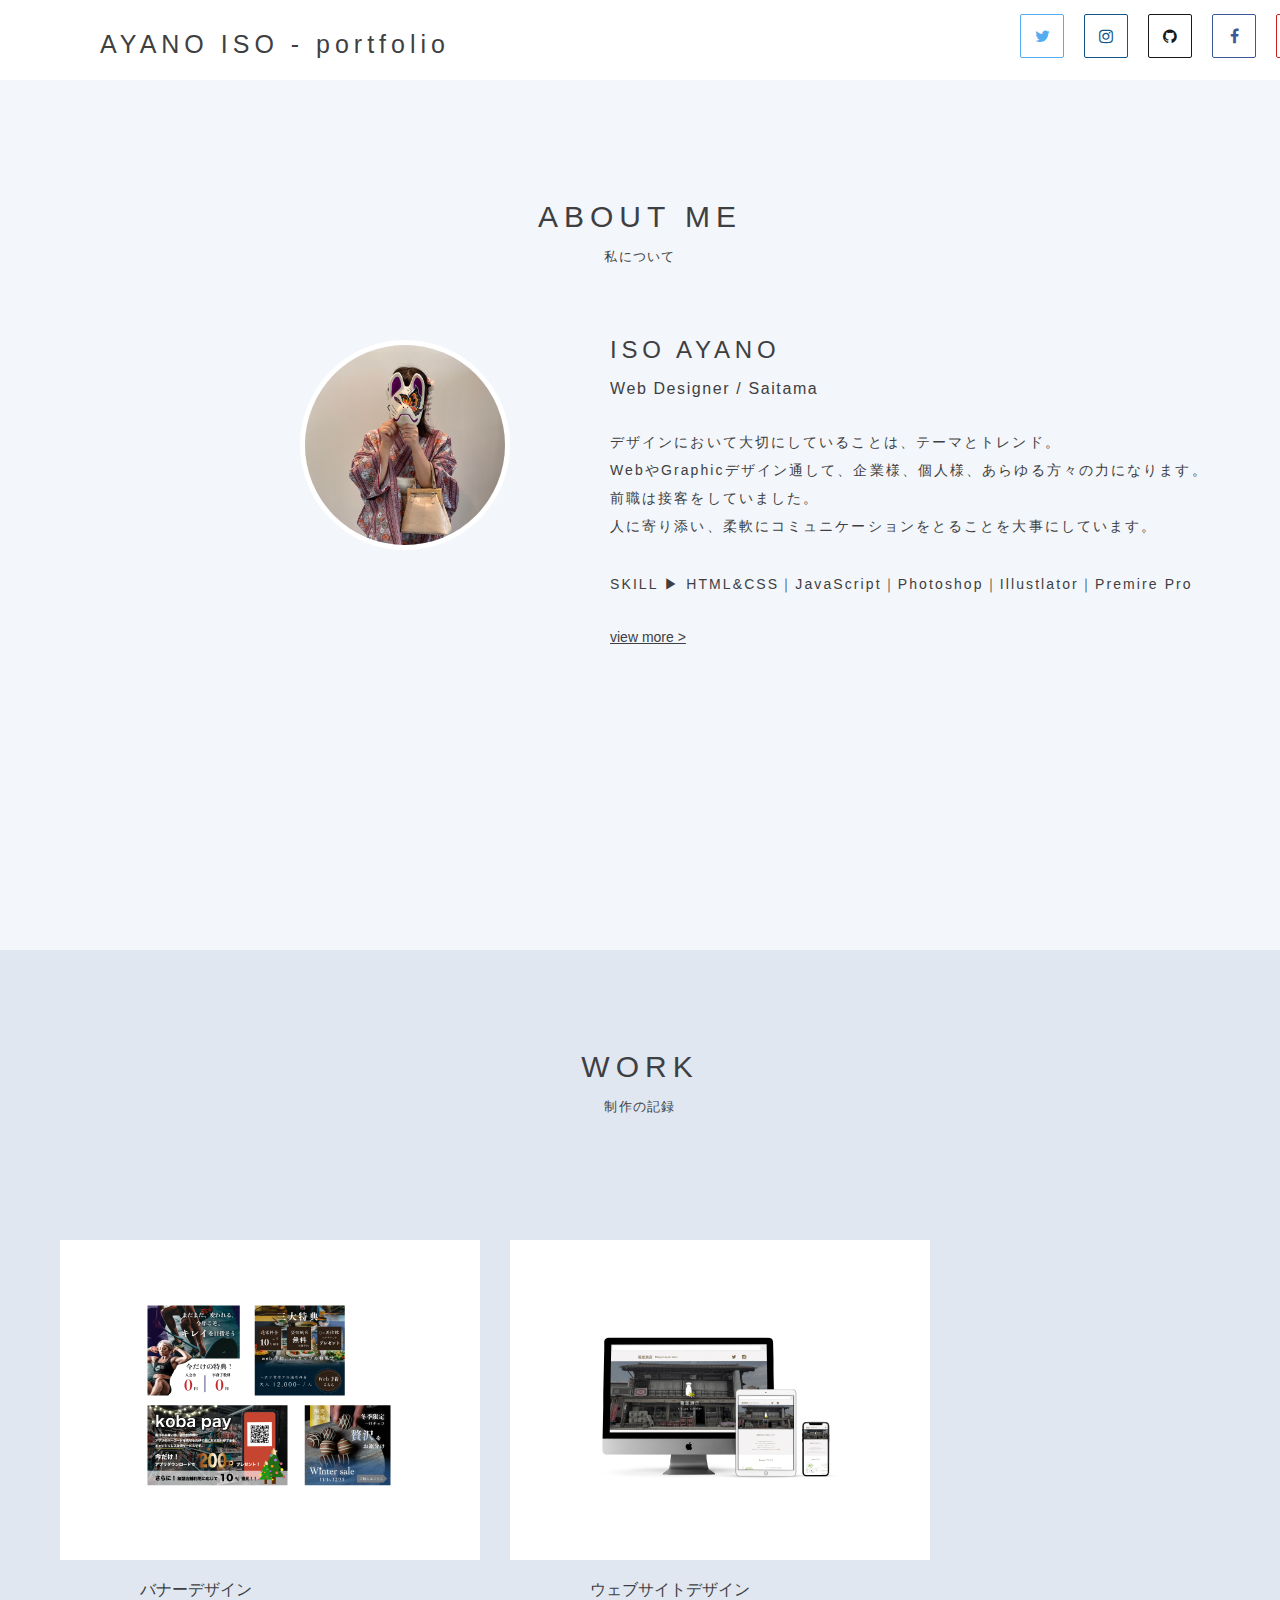
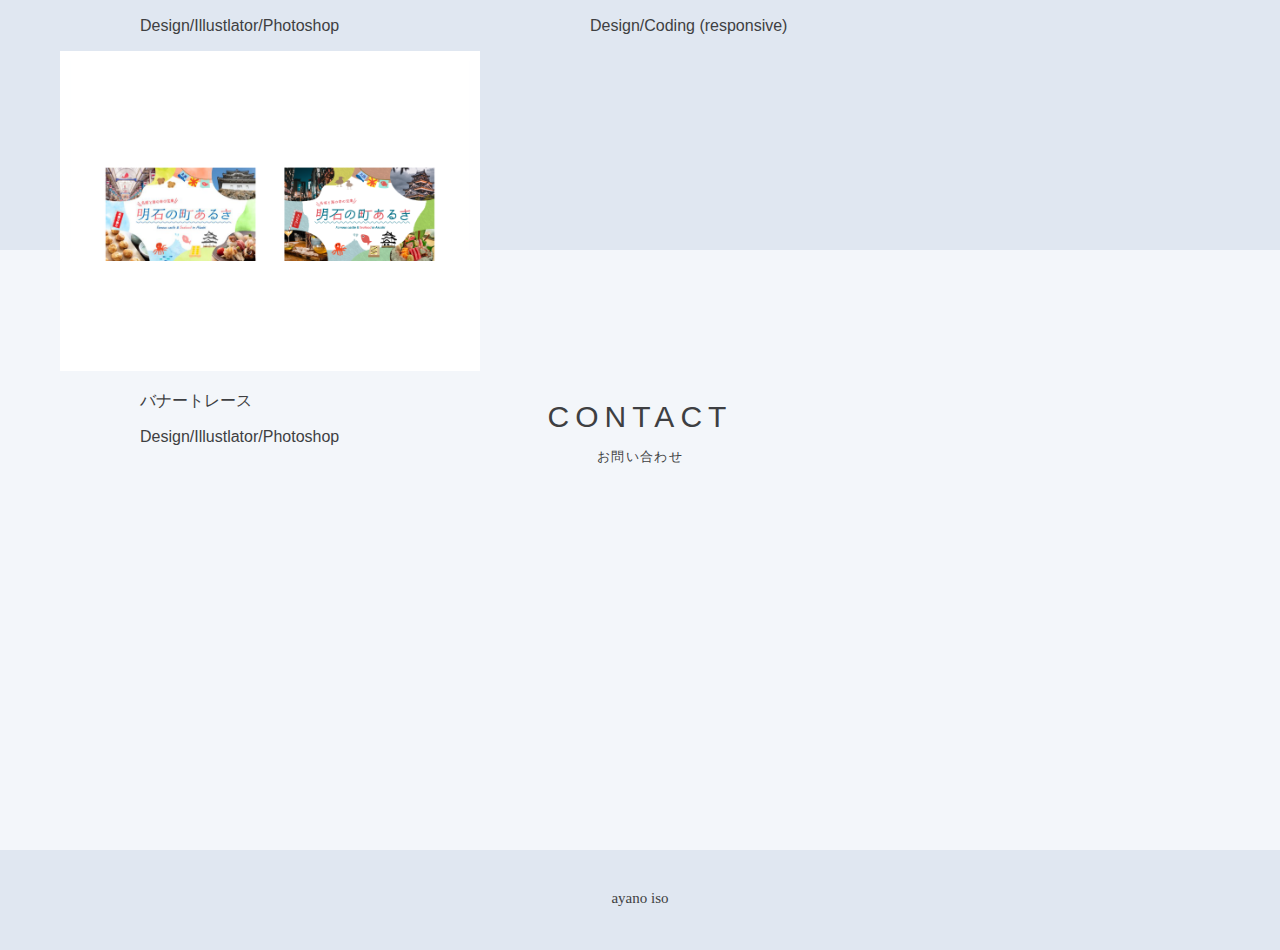
==== commit b71b7e52: "[fix] prf" ====
--- a/index.html
+++ b/index.html
@@ -32,20 +32,20 @@
     <section class="aboutMe">
       <div class="secTitle">
         <h1>ABOUT ME</h1>
+        <p>私について</p>
       </div>
       <div class="profile">
         <div class="prfImg">
           <img src="img/IMG_4396.jpeg" width="200"  alt="プロフィール写真">
         </div>
         <div class="prfInfo">
-          <h1>磯　綾乃 ｜ ISO AYANO</h1>
-          <br>
-          <p>Webデザイナーを目指しています。<br>
-
-          独学コーディングとデザインを主に学び、 <br>
-          シンプルかつトレンドを取り入れたデザインを心がけています。  <br>
-          目を惹くデザインをご提案できるよう、 勉強と実践を大切にしています。 <br>
-          また前職の接客で培ったコミュニケーション力と柔軟な対応には自信があります。<br>
+          <h1>ISO AYANO</h1>
+          <h2>Web Designer / Saitama</h2>
+          <p>
+          デザインにおいて大切にしていることは、テーマとトレンド。 <br>
+          WebやGraphicデザイン通して、企業様、個人様、あらゆる方々の力になります。<br>
+          前職は接客をしていました。 <br>
+          人に寄り添い、柔軟にコミュニケーションをとることを大事にしています。<br>
           </p>
           <P>SKILL ▶︎ HTML&CSS｜JavaScript｜Photoshop｜Illustlator｜Premire Pro</P>
           <a href="info/index.html" target="_blank">view more ></a>
@@ -56,9 +56,7 @@
     <section class="portFolio">
       <div class="secTitle">
         <h1>WORK</h1>
-        <p>WEB制作の記録です。 <br>
-          デザインやコーディングの練習用で架空のサイトも載せています。<br>
-        </p>
+        <p>制作の記録</p>
       </div>
       <div class="pfImg">
         <div class="bnDesign">
@@ -83,8 +81,7 @@
     <section class="contactForm">
       <div class="secTitle">
         <h1>CONTACT</h1>
-        <p>お問い合わせは、メールにお願いいたします。</p>
-        <p>ayano.iso54@gmail.com</p>
+        <p>お問い合わせ</p>
       </div>
     </section>
 
--- a/css/style.css
+++ b/css/style.css
@@ -19,8 +19,8 @@
   text-align: center;
   position: relative;
   top: 100px;
-  margin-top: 30px;
-  margin-bottom: 50px;
+  margin-top: 20px;
+  margin-bottom: 20px;
 }
 .secTitle h1{
   font-family: 'Avenir',sans-serif;
@@ -29,14 +29,16 @@
   letter-spacing: 0.2em;
   color: #3E3F42;
   text-align:  center;
+  margin: 10px;
 }
 .secTitle p {
-  font-family: 'ヒラギノ明朝 ProN','Hiragino Mincho ProN',sans-serif;
+  font-family: 'Avenir',sans-serif;
   letter-spacing: 0.1em;
   line-height: 2.0em;
   position: relative;
-  top: 50px;
-  color: #3E3F42;
+  font-size: 13px;
+  color: #3E3F42;
+  margin: 0;
 }
 
 /* ヘッダー */
@@ -188,24 +190,35 @@
 .prfInfo{
   position: relative;
   top: 30px;
+  margin-left: 50px;
+  margin-right: 50px;
   font-family: 'Avenir',sans-serif;
 }
 .prfInfo h1 {
-  font-size: 30px;
+  font-size: 24px;
   letter-spacing: 0.2em;
   font-weight: normal;
+}
+.prfInfo h2 {
+  font-size: 16px;
+  font-family: 'Avenir',sans-serif;
+  font-weight: normal;
+  letter-spacing: 0.1em;
 }
 .prfInfo p {
   letter-spacing: 0.15em;
   line-height: 2.0em;
   font-family: 'ヒラギノ明朝 ProN','Hiragino Mincho ProN',sans-serif;
+  font-size: 14px;
+  margin-top: 30px;
+  margin-bottom: 30px;
 }
 .prfInfo a {
   color: #3E3F42;
-  font-size: 15px;
+  font-size: 14px;
   font-family: 'ヒラギノ明朝 ProN','Hiragino Mincho ProN',sans-serif;
   position: relative;
-  top: 10px;
+  top: 0px;
 }
 
 /* ポートフォリオセクション */
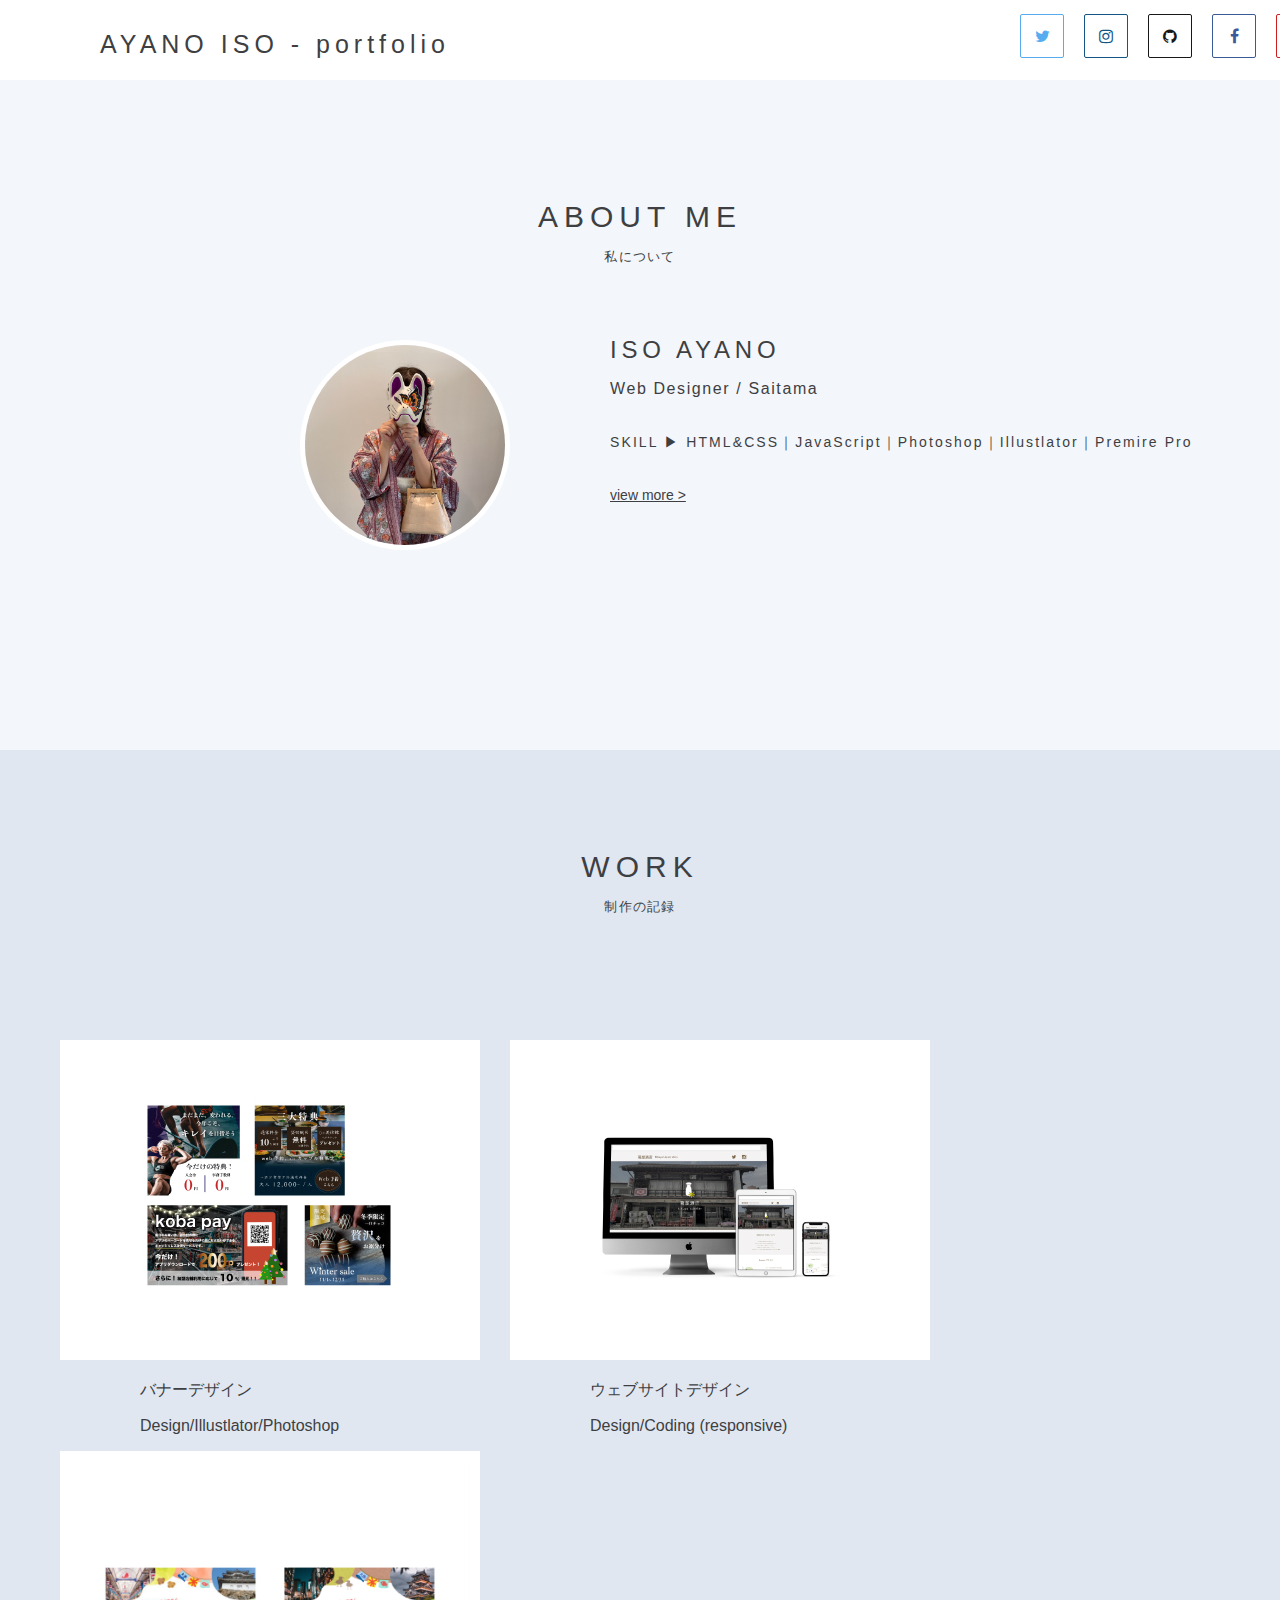
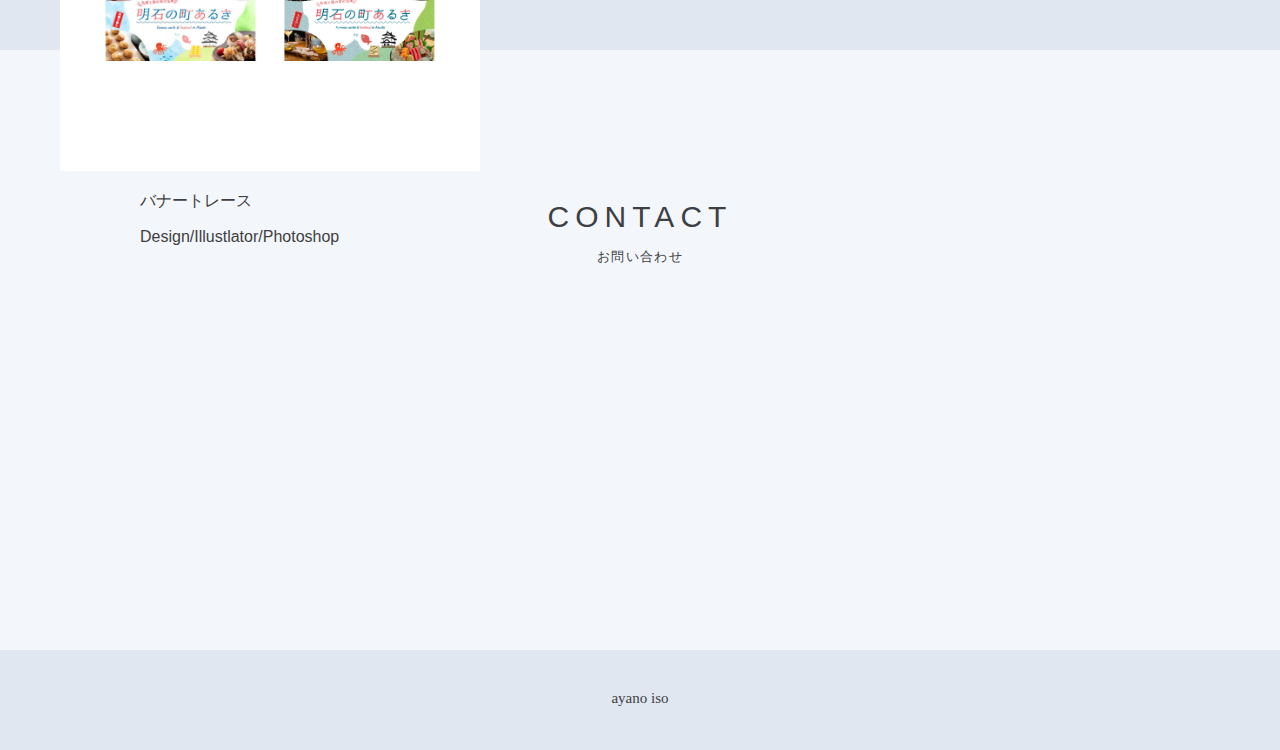
==== commit be3daedd: "fix profile" ====
--- a/index.html
+++ b/index.html
@@ -19,7 +19,7 @@
     <div class="snsLink">
       <ul class="follow-me">
         <li><a href="https://twitter.com/ninjintaberuka" target="_blank"></a></li>
-        <li><a href="https://www.instagram.com/ayn54i/" target="_blank"></a></li>
+        <li><a href="https://www.instagram.com/iyhtrta/" target="_blank"></a></li>
         <li><a href="https://github.com/ayn54i" target="_blank"></a></li>
         <li><a href="https://ja-jp.facebook.com/people/Ayano-Iso/100008711731025/" target="_blank"></a></li>
         <li><a href="https://www.youtube.com/channel/UC7W_KrYz9NVBqTiC4AvTeBA" target="_blank"></a></li>
@@ -41,12 +41,6 @@
         <div class="prfInfo">
           <h1>ISO AYANO</h1>
           <h2>Web Designer / Saitama</h2>
-          <p>
-          デザインにおいて大切にしていることは、テーマとトレンド。 <br>
-          WebやGraphicデザイン通して、企業様、個人様、あらゆる方々の力になります。<br>
-          前職は接客をしていました。 <br>
-          人に寄り添い、柔軟にコミュニケーションをとることを大事にしています。<br>
-          </p>
           <P>SKILL ▶︎ HTML&CSS｜JavaScript｜Photoshop｜Illustlator｜Premire Pro</P>
           <a href="info/index.html" target="_blank">view more ></a>
         </div>
--- a/css/style.css
+++ b/css/style.css
@@ -153,7 +153,7 @@
 
 /* プロフィール */
 .aboutMe{
-  height: 800px;
+  height: 600px;
 }
 .profile{
   display: flex;
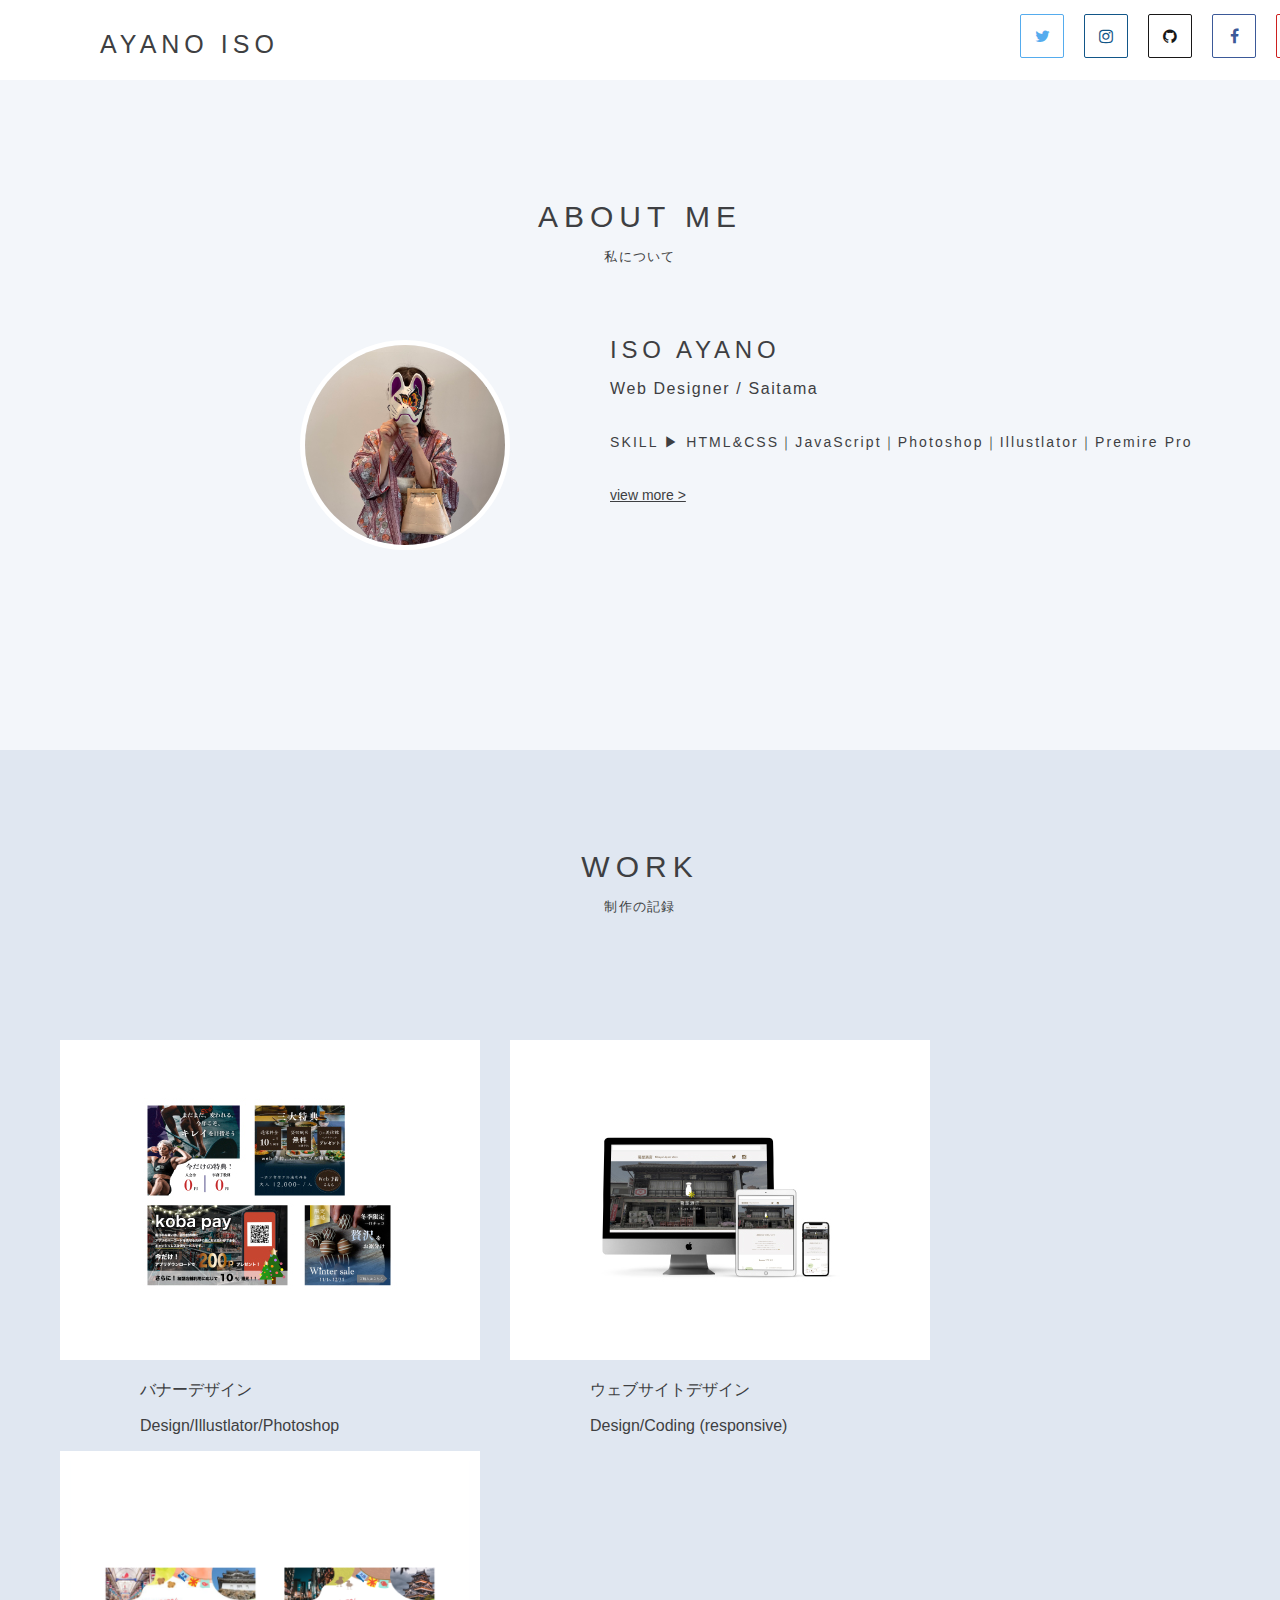
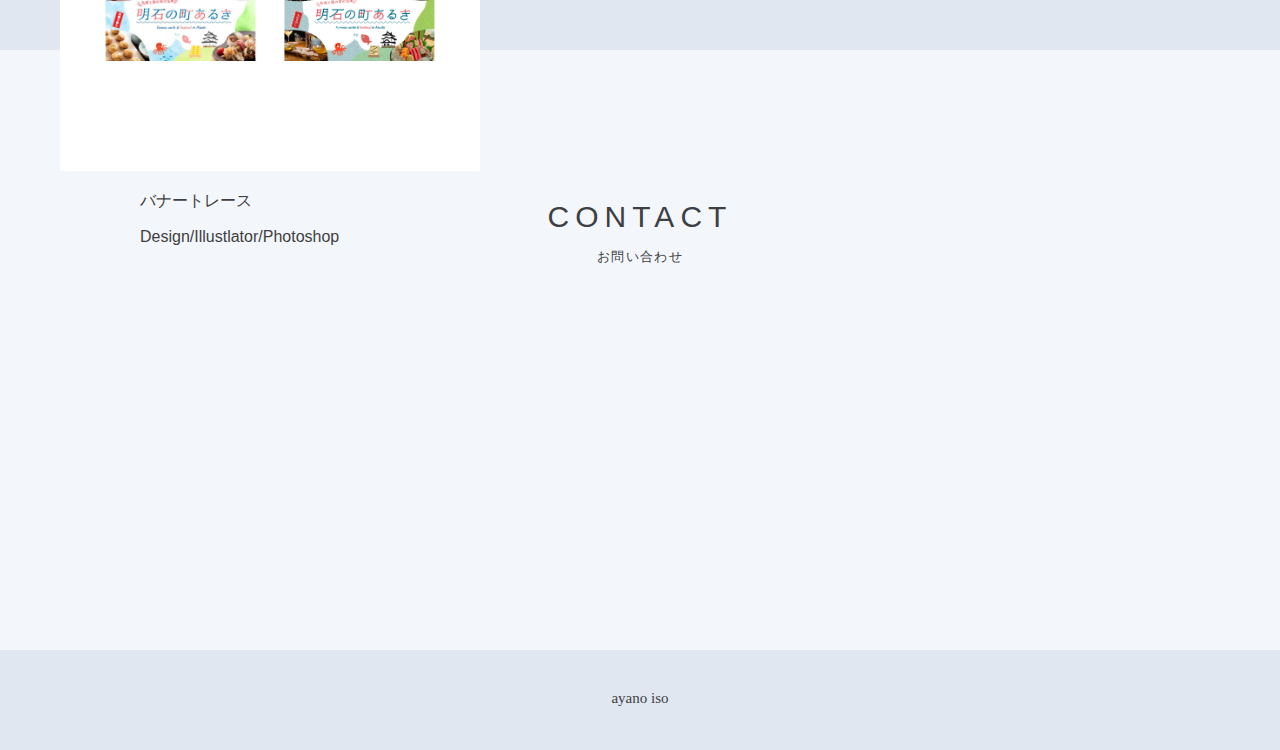
==== commit f5838e21: "fix profile" ====
--- a/index.html
+++ b/index.html
@@ -13,7 +13,7 @@
 <body>
   <header>
     <div class="title">
-      <h1>AYANO ISO - portfolio</h1>
+      <h1>AYANO ISO</h1>
       <p>PORTFOLIO</p>
     </div>
     <div class="snsLink">
